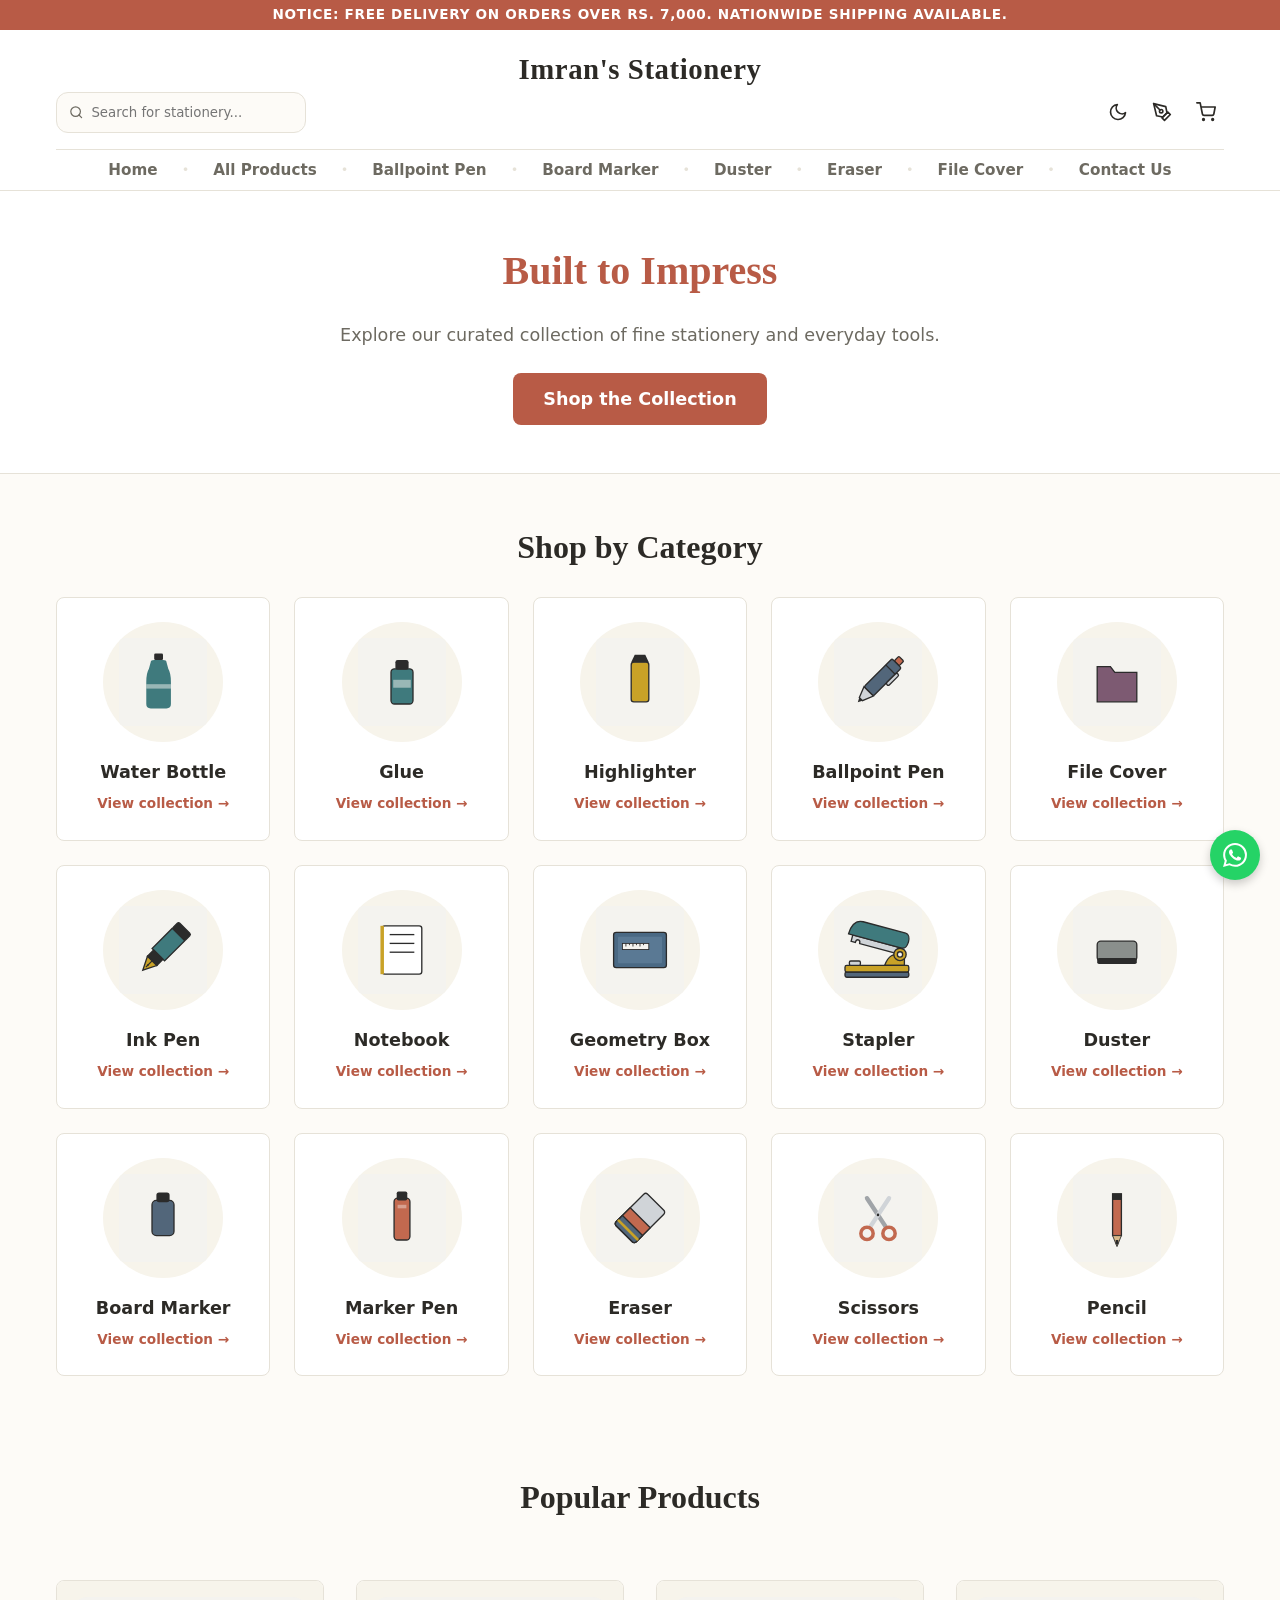
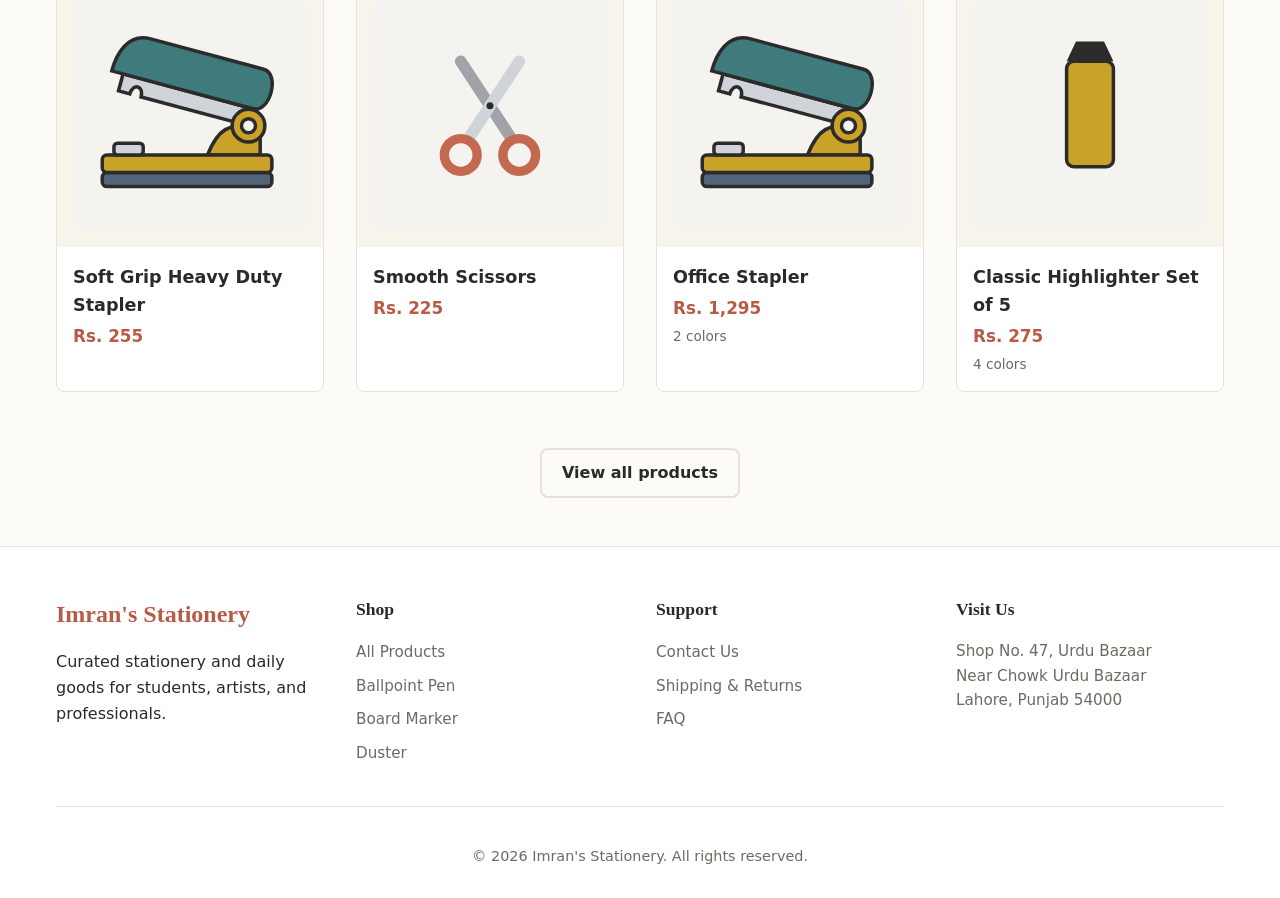
==== index.html @ bb442c22 "Initial commit: Imran's Stationery E-Commerce Website (Vanilla JS)" ====
<!DOCTYPE html>
<html lang="en">
<head>
  <meta charset="UTF-8" />
  <meta name="color-scheme" content="light">
  <meta name="viewport" content="width=device-width, initial-scale=1.0" />
  <meta name="description" content="Imran's Stationery – Quality school and office supplies in Urdu Bazaar, Lahore." />
  <title>Imran's Stationery – Urdu Bazaar, Lahore</title>
  <link rel="stylesheet" href="css/style.css?v=6" />
  <link rel="icon" href="images/placeholder.svg" />
  <script src="js/config.js?v=6"></script>
  <meta property="og:title" content="Imran's Stationery" />
  <meta property="og:description" content="Premium stationery and daily goods." />
  <meta property="og:image" content="images/placeholder.svg" />
  <!-- UPDATE og:url to the real domain before going live -->
  <meta property="og:url" content="https://imransstationery.example.com/" />
</head>
<body class="home-page">

  <!-- Injected Header -->
  <div id="layout-header"></div>

  <main>
    <!-- Hero Section -->
    <section class="hero-section">
      <div class="hero-image-slot">
        <!-- Recommended size: 1920x800 WebP -->
        <img src="images/hero.jpg" alt="Stationery items scattered on a desk" loading="eager" onerror="this.style.display='none'">
      </div>
      <div class="hero-content">
        <h1>Built to Impress</h1>
        <p>Explore our curated collection of fine stationery and everyday tools.</p>
        <a href="products.html" class="btn btn-hero">Shop the Collection</a>
      </div>
    </section>

    <!-- Dynamic Category Tiles -->
    <section class="categories-section">
      <div class="container">
        <h2 class="section-title">Shop by Category</h2>
        <div id="category-tiles" class="category-tiles-grid">
          <!-- Populated by JS -->
        </div>
      </div>
    </section>

    <!-- Dynamic Featured Products -->
    <section class="featured-section">
      <div class="container">
        <h2 class="section-title">Popular Products</h2>
        <div id="featured-products-grid" class="products-grid">
          <!-- Populated by JS -->
        </div>
        <div class="view-all-container">
          <a href="products.html" class="btn btn-outline">View all products</a>
        </div>
      </div>
    </section>
  </main>

  <!-- Injected Footer & Cart -->
  <div id="layout-footer"></div>
  <div id="layout-cart"></div>

  <script src="js/layout.js?v=6"></script>
  <!-- Home specific script to load categories and featured products -->
  <script>
    document.addEventListener("DOMContentLoaded", async function() {
      try {
        const products = await window.getProductsData();
        
        // Build Category Tiles
        const cats = Array.from(new Set(products.map(p => p.category))).filter(Boolean);
        const catGrid = document.getElementById("category-tiles");
        cats.forEach(cat => {
          // Find first product in this category to use as the category image
          const p = products.find(prod => prod.category === cat);
          const imgUrl = (p && p.variants && p.variants[0] && p.variants[0].image) || (p && p.image) || "images/placeholder.svg";
          
          const a = document.createElement("a");
          a.href = "products.html?cat=" + encodeURIComponent(cat);
          a.className = "category-tile";
          a.innerHTML = `
            <div class="tile-img-wrap">
              <img src="${imgUrl}" alt="${cat}" loading="lazy" onerror="this.src='images/placeholder.svg'" />
            </div>
            <h3>${cat}</h3>
            <span class="view-link">View collection &rarr;</span>
          `;
          catGrid.appendChild(a);
        });

        // Build Featured Products
        const featuredGrid = document.getElementById("featured-products-grid");
        const featured = products.filter(p => p.featured === true && p.status !== "discontinued").slice(0, 4); // show up to 4
        
        featured.forEach(p => {
          const hasColors = Array.isArray(p.variants) && p.variants.length > 0;
          const v = hasColors ? p.variants[0] : null;
          const imgUrl = (v && v.image) || p.image || "images/placeholder.svg";
          const priceText = p.price ? "Rs. " + p.price.toLocaleString() : "Ask for price";
          
          const card = document.createElement("article");
          card.className = "product-card";
          card.innerHTML = `
            <div class="product-img-wrap" onclick="window.location.href='products.html?q=${encodeURIComponent(p.name)}'">
              <img src="${imgUrl}" alt="${p.name}" loading="lazy" onerror="this.src='images/placeholder.svg'" />
              <button class="card-action" onclick="event.stopPropagation(); window.location.href='products.html?q=${encodeURIComponent(p.name)}'">View details</button>
            </div>
            <div class="product-info">
              <h3 class="product-name">${p.name}</h3>
              <p class="product-price">${priceText}</p>
              ${hasColors ? `<p class="card-meta">${p.variants.length} colors</p>` : ''}
            </div>
          `;
          featuredGrid.appendChild(card);
        });

      } catch (err) {
        console.error("Error loading products for home page:", err);
      }
    });
  </script>
  <script src="js/cart.js?v=6"></script>
</body>
</html>
---- css/style.css ----
﻿/* style.css ?" Imran's Stationery | Vintage Classic Redesign */

/* --- Variables --- */
:root {
  color-scheme: light;
  --color-primary:   #B85B46; /* Terracotta */
  --color-primary-hover: #9E4E3C;
  --color-bg:        #FDFBF7; /* Warm cream */
  --color-surface:   #FFFFFF; /* White for cards */
  --color-text:      #2C2A26; /* Warm dark grey */
  --color-muted:     #6D6A61; /* Medium warm grey */
  --color-border:    #E6E2D8; /* Soft warm border */
  --color-accent:    #6B705C; /* Olive */
  --color-whatsapp:  #25D366;
  --img-bg:          #F7F4EB;

  --font-heading: 'Merriweather', 'Georgia', 'Times New Roman', serif;
  --font-body:    'Nunito', 'Segoe UI', system-ui, sans-serif;

  --radius:      8px;
  --radius-lg:   12px;
  --transition:  0.25s ease-in-out;

  --sp-xs:  0.25rem;
  --sp-sm:  0.5rem;
  --sp-md:  1rem;
  --sp-lg:  1.5rem;
  --sp-xl:  2rem;
  --sp-2xl: 3rem;
}

[data-theme="dark"] {
  --color-primary:       #D4806E;
  --color-primary-hover: #E09585;
  --color-bg:            #1C1A17;
  --color-surface:       #2A2723;
  --color-text:          #F0EDE6;
  --color-muted:         #A8A49B;
  --color-border:        #3E3B35;
  --color-accent:        #94997E;
  --img-bg:              #33302B;
}

/* --- Base --- */
*, *::before, *::after { box-sizing: border-box; }
body {
  margin: 0;
  font-family: var(--font-body);
  background-color: var(--color-bg);
  color: var(--color-text);
  line-height: 1.6;
}
h1, h2, h3, h4, h5, h6 {
  font-family: var(--font-heading);
  font-weight: 700;
  margin-top: 0;
  color: var(--color-text);
}
a { color: inherit; text-decoration: none; transition: color var(--transition); }
img, svg { display: block; max-width: 100%; height: auto; }
button { font-family: inherit; cursor: pointer; border: none; background: none; color: inherit; }
.container { max-width: 1200px; margin: 0 auto; padding: 0 var(--sp-md); }
.visually-hidden { position: absolute; width: 1px; height: 1px; padding: 0; margin: -1px; overflow: hidden; clip: rect(0,0,0,0); border: 0; }

/* --- Buttons --- */
.btn {
  display: inline-flex; justify-content: center; align-items: center;
  padding: 10px 20px;
  border-radius: var(--radius);
  font-weight: 600;
  text-align: center;
  transition: all var(--transition);
  font-size: 1rem;
  text-decoration: none;
}
.btn-primary {
  background-color: var(--color-primary);
  color: #fff;
  border: 1px solid var(--color-primary);
}
.btn-primary:hover { background-color: var(--color-primary-hover); }
.btn-outline {
  border: 2px solid var(--color-border);
  color: var(--color-text);
  background-color: transparent;
}
.btn-outline:hover {
  border-color: var(--color-primary);
  color: var(--color-primary);
}
.btn-block { width: 100%; }

.card-action {
  position: absolute;
  bottom: var(--sp-md);
  left: 50%;
  transform: translateX(-50%);
  background: var(--color-surface);
  color: var(--color-text);
  border: 1px solid var(--color-border);
  padding: 8px 16px;
  border-radius: var(--radius);
  font-size: 0.85rem;
  font-weight: 600;
  opacity: 0;
  transition: all var(--transition);
  white-space: nowrap;
  box-shadow: 0 4px 6px rgba(0,0,0,0.1);
}

.product-img-wrap:hover .card-action {
  opacity: 1;
}

.card-action:hover {
  background: var(--color-primary);
  color: #fff;
  border-color: var(--color-primary);
}

/* --- Header Layout --- */
.announcement-bar {
  background-color: var(--color-primary);
  color: #fff;
  text-align: center;
  padding: var(--sp-xs) var(--sp-md);
  font-size: 0.85rem;
  font-weight: 600;
  letter-spacing: 0.05em;
  text-transform: uppercase;
}

.site-header {
  background-color: var(--color-surface);
  border-bottom: 1px solid var(--color-border);
  position: sticky;
  top: 0; z-index: 100;
}

.header-main {
  display: grid;
  grid-template-columns: 1fr auto 1fr;
  align-items: center;
  padding: var(--sp-md) 0;
}

.desktop-only { display: none; }
@media (min-width: 768px) {
  .desktop-only { display: block; }
}
.mobile-only { display: block; }
@media (min-width: 768px) {
  .mobile-only { display: none; }
}

.nav-logo {
  font-family: var(--font-heading);
  font-size: 1.8rem;
  font-weight: 700;
  letter-spacing: 0.02em;
  color: var(--color-text);
  grid-column: 2;
  text-align: center;
}

.header-search { grid-column: 1; }
.search-form {
  display: flex; align-items: center;
  background-color: var(--color-bg);
  border: 1px solid var(--color-border);
  border-radius: var(--radius-lg);
  padding: 4px 12px;
  max-width: 250px;
}
.search-form svg { color: var(--color-muted); margin-right: 8px; }
.search-form input {
  border: none; background: transparent;
  padding: 8px 0; outline: none; width: 100%;
  color: var(--color-text);
  font-family: var(--font-body);
}

.header-icons {
  grid-column: 3;
  display: flex; justify-content: flex-end; gap: var(--sp-sm);
}
.icon-btn {
  padding: 8px; border-radius: 50%;
  position: relative; transition: background-color var(--transition);
}
.icon-btn:hover { background-color: var(--color-bg); }
.cart-badge {
  position: absolute; top: 0; right: 0;
  background-color: var(--color-primary); color: #fff;
  font-size: 0.7rem; font-weight: bold;
  height: 18px; min-width: 18px; border-radius: 9px;
  display: flex; align-items: center; justify-content: center;
  padding: 0 4px; opacity: 0; transform: scale(0.8);
  transition: all var(--transition);
}
.cart-badge.has-items { opacity: 1; transform: scale(1); }

/* --- Navigation Links --- */
.header-nav {
  border-top: 1px solid var(--color-border);
  background-color: var(--color-surface);
}
.nav-menu {
  list-style: none; margin: 0; padding: 0;
  display: flex; justify-content: center; flex-wrap: wrap;
  gap: var(--sp-lg);
}
.nav-menu li { display: flex; align-items: center; }
.nav-menu li:not(:last-child)::after {
  content: '\2022';
  margin-left: var(--sp-lg);
  color: var(--color-border);
  font-size: 0.8rem;
}
.nav-link {
  display: block; padding: var(--sp-sm) 0;
  font-size: 0.95rem; font-weight: 600;
  color: var(--color-muted);
  position: relative;
}
.nav-link:hover { color: var(--color-primary); }

@media (max-width: 767px) {
  .header-main { grid-template-columns: 1fr auto; }
  .nav-logo { grid-column: 1; text-align: left; }
  .header-icons { grid-column: 2; }
  .header-nav {
    display: none; width: 100%; position: absolute; left: 0;
    top: 100%; background: var(--color-surface);
    border-bottom: 1px solid var(--color-border);
    box-shadow: 0 4px 12px rgba(0,0,0,0.05);
  }
  .header-nav.open { display: block; }
  .nav-menu { flex-direction: column; gap: 0; }
  .nav-menu li { width: 100%; border-bottom: 1px solid var(--color-border); }
  .nav-menu li:not(:last-child)::after { display: none; }
  .nav-link { padding: var(--sp-md); }
}

/* --- Hero Section --- */
.hero-section {
  background-color: var(--color-surface);
  text-align: center;
  padding: var(--sp-2xl) var(--sp-md);
  border-bottom: 1px solid var(--color-border);
}
.hero-image-slot { display: none; }
.hero-content h1 { font-size: 2.5rem; margin-bottom: var(--sp-md); color: var(--color-primary); }
.hero-content p { font-size: 1.1rem; color: var(--color-muted); margin-bottom: var(--sp-lg); max-width: 600px; margin-inline: auto; }
.btn-hero { background-color: var(--color-primary); color: #fff; padding: 12px 30px; font-size: 1.1rem; }

/* --- Product Cards --- */
.products-grid {
  display: grid;
  grid-template-columns: repeat(auto-fill, minmax(240px, 1fr));
  gap: var(--sp-xl); padding: var(--sp-xl) 0;
}
.product-card {
  background: var(--color-surface);
  border: 1px solid var(--color-border);
  border-radius: var(--radius);
  overflow: hidden;
  cursor: pointer;
  transition: transform var(--transition), box-shadow var(--transition);
  display: flex; flex-direction: column;
}
.product-card:hover {
  transform: translateY(-4px);
  box-shadow: 0 8px 24px rgba(0,0,0,0.05);
}
.product-img-wrap { position: relative; aspect-ratio: 1; background: var(--img-bg); padding: var(--sp-md); display: flex; align-items: center; justify-content: center; }
.product-img-wrap img {
  width: 100%; height: 100%; object-fit: contain;
}
.product-info { padding: var(--sp-md); display: flex; flex-direction: column; flex-grow: 1; }
.product-name { font-size: 1.1rem; margin-bottom: var(--sp-xs); font-family: var(--font-body); }
.product-price { font-size: 1.05rem; font-weight: 700; color: var(--color-primary); margin: 0; }
.card-meta { font-size: 0.85rem; color: var(--color-muted); margin: 4px 0 0 0; }
.card-btn { margin-top: auto; padding: 8px; font-size: 0.9rem; margin-top: var(--sp-md); }

/* --- Categories Section --- */
.section-title { text-align: center; font-size: 2rem; margin: var(--sp-2xl) 0 var(--sp-lg); }
.category-tiles-grid {
  display: grid; grid-template-columns: repeat(auto-fit, minmax(180px, 1fr));
  gap: var(--sp-lg); padding-bottom: var(--sp-2xl);
}
.category-tile {
  text-align: center; border: 1px solid var(--color-border);
  border-radius: var(--radius); padding: var(--sp-lg);
  background: var(--color-surface); transition: all var(--transition);
}
.category-tile:hover { border-color: var(--color-primary); box-shadow: 0 4px 12px rgba(0,0,0,0.05); }
.tile-img-wrap {
  aspect-ratio: 1; background: var(--img-bg); border-radius: 50%;
  margin: 0 auto var(--sp-md); padding: var(--sp-md); max-width: 120px;
}
.tile-img-wrap img { width: 100%; height: 100%; object-fit: contain; }
.category-tile h3 { margin: 0 0 var(--sp-xs) 0; font-family: var(--font-body); font-size: 1.1rem; }
.view-link { font-size: 0.85rem; color: var(--color-primary); font-weight: 600; }

.view-all-container { text-align: center; margin: var(--sp-lg) 0 var(--sp-2xl); }

/* --- Contact & Misc --- */
.page-banner { background: var(--color-surface); padding: var(--sp-xl) 0; border-bottom: 1px solid var(--color-border); text-align: center; margin-bottom: var(--sp-xl); }
.page-banner h1 { margin: 0; font-size: 2.2rem; color: var(--color-primary); }
.contact-grid { display: grid; grid-template-columns: 1fr 1fr; gap: var(--sp-2xl); margin-bottom: var(--sp-2xl); }
.contact-info h3 { color: var(--color-primary); font-size: 1.2rem; margin-bottom: var(--sp-xs); }
.contact-item { margin-bottom: var(--sp-lg); }
.contact-form-card { background: var(--color-surface); padding: var(--sp-xl); border: 1px solid var(--color-border); border-radius: var(--radius); }
.form-group { margin-bottom: var(--sp-md); }
.form-group label { display: block; font-weight: 600; margin-bottom: var(--sp-xs); font-size: 0.9rem; }
.form-group input, .form-group select, .form-group textarea {
  width: 100%; padding: 10px; border: 1px solid var(--color-border); border-radius: var(--radius);
  font-family: inherit; background: var(--color-bg); color: var(--color-text);
}
@media (max-width: 767px) { .contact-grid { grid-template-columns: 1fr; } }

/* --- Cart Panel --- */
.cart-overlay { position: fixed; inset: 0; background: rgba(0,0,0,0.5); z-index: 999; opacity: 0; pointer-events: none; transition: opacity var(--transition); }
.cart-overlay.open { opacity: 1; pointer-events: auto; }
.cart-panel {
  position: fixed; top: 0; right: 0; bottom: 0; width: 100%; max-width: 400px;
  background: var(--color-surface); z-index: 1000;
  transform: translateX(100%); transition: transform 0.3s cubic-bezier(0.4, 0, 0.2, 1);
  display: flex; flex-direction: column; border-left: 1px solid var(--color-border);
}
.cart-panel.open { transform: translateX(0); }
.cart-panel-header { display: flex; align-items: center; justify-content: space-between; padding: var(--sp-md); border-bottom: 1px solid var(--color-border); }
.cart-panel-header h2 { margin: 0; font-size: 1.2rem; }
.cart-close-btn { padding: 4px; border-radius: 50%; }
.cart-close-btn:hover { background: var(--color-bg); }
.cart-items-list { flex-grow: 1; overflow-y: auto; padding: var(--sp-md); }
.cart-item { display: flex; gap: var(--sp-md); padding-bottom: var(--sp-md); border-bottom: 1px solid var(--color-border); margin-bottom: var(--sp-md); position: relative; }
.cart-item-img { width: 70px; height: 70px; object-fit: contain; background: var(--img-bg); border-radius: 4px; }
.cart-item-details { flex-grow: 1; }
.cart-item-name { display: block; font-weight: 600; font-size: 0.95rem; margin-bottom: 2px; }
.cart-item-color { display: block; font-size: 0.8rem; color: var(--color-muted); margin-bottom: 4px; }
.cart-item-price { display: block; font-weight: 700; color: var(--color-primary); font-size: 0.9rem; margin-bottom: 8px; }
.qty-controls { display: flex; align-items: center; border: 1px solid var(--color-border); border-radius: 4px; width: fit-content; }
.qty-btn { padding: 2px 8px; background: var(--color-bg); }
.qty-input { width: 40px; text-align: center; border: none; border-left: 1px solid var(--color-border); border-right: 1px solid var(--color-border); background: transparent; font-family: inherit; color: inherit; padding: 2px 0; }
.cart-item-remove { position: absolute; top: 0; right: 0; color: var(--color-muted); font-size: 1.2rem; padding: 4px; }
.cart-item-remove:hover { color: #dc2626; }
.cart-empty { text-align: center; color: var(--color-muted); margin-top: var(--sp-xl); }
.cart-footer { display: flex; flex-direction: column; padding: var(--sp-md); border-top: 1px solid var(--color-border); background: var(--color-bg); }
.cart-total-row { display: flex; justify-content: space-between; margin-bottom: 8px; font-size: 0.95rem; }
.cart-grand-total { font-size: 1.1rem; font-weight: 700; color: var(--color-primary); margin-top: 12px; padding-top: 12px; border-top: 1px dashed var(--color-border); margin-bottom: 16px; }
.cart-courier-note { font-size: 0.8rem; color: var(--color-muted); text-align: center; margin-bottom: 12px; }

/* --- Footer --- */
.site-footer { background-color: var(--color-surface); border-top: 1px solid var(--color-border); padding: var(--sp-2xl) 0 var(--sp-md); margin-top: auto; }
.footer-grid { display: grid; grid-template-columns: repeat(auto-fit, minmax(200px, 1fr)); gap: var(--sp-xl); margin-bottom: var(--sp-xl); }
.footer-brand { font-family: var(--font-heading); font-size: 1.5rem; margin-bottom: var(--sp-sm); color: var(--color-primary); }
.footer-col h4 { margin-bottom: var(--sp-md); font-size: 1.1rem; }
.footer-col ul { list-style: none; padding: 0; margin: 0; }
.footer-col ul li { margin-bottom: 8px; }
.footer-col ul li a { color: var(--color-muted); font-size: 0.95rem; }
.footer-col ul li a:hover { color: var(--color-primary); }
.footer-col address { font-style: normal; color: var(--color-muted); font-size: 0.95rem; line-height: 1.6; }
.footer-bottom { text-align: center; padding-top: var(--sp-lg); border-top: 1px solid var(--color-border); color: var(--color-muted); font-size: 0.9rem; }
.whatsapp-float { position: fixed; bottom: 20px; right: 20px; background-color: var(--color-whatsapp); color: white; width: 50px; height: 50px; border-radius: 50%; display: flex; justify-content: center; align-items: center; box-shadow: 0 4px 10px rgba(0,0,0,0.2); z-index: 100; transition: transform var(--transition); }
.whatsapp-float:hover { transform: scale(1.1); }

/* --- Catalog & Quick View --- */
.catalog-tools { display: flex; gap: var(--sp-md); flex-wrap: wrap; margin-bottom: var(--sp-lg); align-items: center; background: var(--color-surface); padding: var(--sp-md); border-radius: var(--radius); border: 1px solid var(--color-border); }
.catalog-tools input, .catalog-tools select { padding: 8px 12px; border: 1px solid var(--color-border); border-radius: var(--radius); background: var(--color-bg); font-family: inherit; color: inherit; }
.catalog-tools input { flex-grow: 1; min-width: 200px; }
.catalog-count { color: var(--color-muted); font-size: 0.9rem; margin-bottom: var(--sp-md); }
.catalog-more { display: block; margin: var(--sp-xl) auto; padding: 10px 30px; font-weight: 600; border: 2px solid var(--color-primary); background: transparent; color: var(--color-primary); border-radius: var(--radius); transition: all var(--transition); }
.catalog-more:hover { background: var(--color-primary); color: #fff; }

.qv { border: none; padding: 0; border-radius: var(--radius-lg); background: var(--color-surface); color: var(--color-text); max-width: 800px; width: 95%; max-height: 90vh; overflow-y: auto; box-shadow: 0 10px 30px rgba(0,0,0,0.2); }
.qv::backdrop { background: rgba(0,0,0,0.6); }
.qv-close { position: absolute; top: 15px; right: 15px; background: rgba(255,255,255,0.8); border: none; font-size: 1.5rem; width: 32px; height: 32px; border-radius: 50%; cursor: pointer; display: flex; align-items: center; justify-content: center; z-index: 10; color: #333; }
.qv-img { width: 100%; height: 350px; object-fit: contain; background: var(--img-bg); }
.qv-body { padding: var(--sp-xl); }
.qv-name { font-size: 1.8rem; margin-bottom: 8px; color: var(--color-primary); }
.qv-price { font-size: 1.3rem; font-weight: 700; color: var(--color-text); margin-bottom: 16px; }
.qv-desc { color: var(--color-muted); margin-bottom: var(--sp-xl); }
.qv-swatches { display: flex; gap: 10px; margin-bottom: var(--sp-lg); align-items: center; flex-wrap: wrap; }
.swatch { width: 32px; height: 32px; border-radius: 50%; border: 2px solid transparent; cursor: pointer; transition: transform var(--transition); box-shadow: 0 2px 4px rgba(0,0,0,0.1); }
.swatch:hover { transform: scale(1.1); }
.swatch.selected { border-color: var(--color-primary); transform: scale(1.1); }
.selected-color-name { font-size: 0.9rem; font-weight: 600; margin-left: 10px; color: var(--color-muted); }
.qv-row { display: flex; gap: var(--sp-md); align-items: center; }
.card-qty-wrap { display: flex; align-items: center; border: 1px solid var(--color-border); border-radius: var(--radius); overflow: hidden; background: var(--color-bg); }
.card-qty-wrap button { padding: 10px 15px; background: transparent; font-weight: bold; }
.card-qty-input { width: 50px; text-align: center; border: none; border-left: 1px solid var(--color-border); border-right: 1px solid var(--color-border); padding: 10px 0; background: transparent; font-family: inherit; color: inherit; }
.qv-add { background: var(--color-primary); color: #fff; padding: 12px 24px; border-radius: var(--radius); font-weight: 600; flex-grow: 1; transition: background var(--transition); border: none; }
.qv-add:hover { background: var(--color-primary-hover); }

/* --- Reviews --- */
.qv-reviews { margin-top: var(--sp-xl); text-align: left; border-top: 1px solid var(--color-border); padding-top: var(--sp-lg); }
.qv-reviews h3 { font-size: 1.3rem; margin-bottom: var(--sp-md); }
.review-item { padding: var(--sp-md); border: 1px solid var(--color-border); background: var(--color-bg); border-radius: var(--radius); margin-bottom: var(--sp-md); }
.review-item strong { color: var(--color-primary); }
.review-item small { color: var(--color-muted); margin-left: 8px; }
.review-item p { margin: 8px 0 0 0; }
.qv-review-form { display: flex; flex-direction: column; gap: 12px; background: var(--img-bg); padding: var(--sp-lg); border-radius: var(--radius); margin-top: var(--sp-lg); }
.qv-review-form h4 { margin: 0 0 4px 0; font-size: 1.1rem; }
.qv-review-form input, .qv-review-form select, .qv-review-form textarea { padding: 10px; border: 1px solid var(--color-border); border-radius: var(--radius); font-family: inherit; background: var(--color-surface); color: inherit; }
.qv-review-form textarea { resize: vertical; min-height: 80px; }

@media (min-width: 768px) {
  .qv { display: grid; grid-template-columns: 1fr 1fr; align-items: start; }
  .qv-img { height: 100%; position: sticky; top: 0; border-right: 1px solid var(--color-border); }
}



/* ============================================================
   MODERN THEME — Crisp, Minimalist, Bungu-Inspired
   ============================================================ */

[data-design="modern"] {
  --color-primary:       #111111;
  --color-primary-hover: #333333;
  --color-bg:            #ffffff;
  --color-surface:       #ffffff;
  --color-text:          #111111;
  --color-muted:         #666666;
  --color-border:        #eaeaea;
  --color-accent:        #111111;
  --img-bg:              #f4f3ef;

  --font-heading: 'Inter', -apple-system, BlinkMacSystemFont, 'Segoe UI', system-ui, sans-serif;
  --font-body:    'Inter', -apple-system, BlinkMacSystemFont, 'Segoe UI', system-ui, sans-serif;

  --radius:    0px;
  --radius-lg: 0px;
}

[data-design="modern"][data-theme="dark"] {
  --color-primary:       #ffffff;
  --color-primary-hover: #cccccc;
  --color-bg:            #111111;
  --color-surface:       #1a1a1a;
  --color-text:          #f0f0f0;
  --color-muted:         #999999;
  --color-border:        #2a2a2a;
  --color-accent:        #ffffff;
  --img-bg:              #222222;
}

/* --- Modern: Announcement Bar --- */
[data-design="modern"] .announcement-bar {
  background-color: #111;
  color: #fff;
  font-size: 0.8rem;
  letter-spacing: 0.12em;
  text-transform: uppercase;
  font-weight: 400;
}

/* --- Modern: Header --- */
[data-design="modern"] .site-header {
  border-bottom: 1px solid var(--color-border);
}
[data-design="modern"] .nav-logo {
  font-family: var(--font-heading);
  font-weight: 400;
  font-size: 1.4rem;
  letter-spacing: 0.08em;
  text-transform: lowercase;
}
[data-design="modern"] .search-form {
  border-radius: 0;
  border: 1px solid var(--color-border);
}
[data-design="modern"] .header-nav {
  border-top: none;
}
[data-design="modern"] .nav-menu {
  gap: var(--sp-xl);
}
[data-design="modern"] .nav-menu li:not(:last-child)::after {
  display: none;
}
[data-design="modern"] .nav-link {
  font-weight: 400;
  font-size: 0.85rem;
  letter-spacing: 0.06em;
  text-transform: uppercase;
  color: var(--color-muted);
}
[data-design="modern"] .nav-link:hover {
  color: var(--color-text);
}

/* --- Modern: Hero Section --- */
[data-design="modern"] .hero-section {
  background: var(--img-bg);
  padding: var(--sp-2xl) var(--sp-md) 4rem;
  border-bottom: none;
}
[data-design="modern"] .hero-content h1 {
  font-weight: 300;
  font-size: 3rem;
  letter-spacing: -0.02em;
  color: var(--color-text);
  text-transform: none;
}
[data-design="modern"] .hero-content p {
  font-size: 1rem;
  font-weight: 400;
  color: var(--color-muted);
}
[data-design="modern"] .btn-hero {
  background: var(--color-text);
  color: var(--color-bg);
  border: 1px solid var(--color-text);
  font-size: 0.85rem;
  letter-spacing: 0.08em;
  text-transform: uppercase;
  font-weight: 400;
  padding: 14px 32px;
}
[data-design="modern"] .btn-hero:hover {
  background: transparent;
  color: var(--color-text);
}

/* --- Modern: Section Titles --- */
[data-design="modern"] .section-title {
  font-weight: 300;
  font-size: 1.8rem;
  letter-spacing: -0.01em;
  text-transform: none;
}

/* --- Modern: Category Tiles (Circular) --- */
[data-design="modern"] .category-tiles-grid {
  grid-template-columns: repeat(auto-fit, minmax(140px, 1fr));
  gap: var(--sp-xl);
}
[data-design="modern"] .category-tile {
  border: none;
  background: transparent;
  padding: var(--sp-md);
}
[data-design="modern"] .category-tile:hover {
  border-color: transparent;
  box-shadow: none;
}
[data-design="modern"] .tile-img-wrap {
  background: var(--img-bg);
  border-radius: 50%;
  max-width: 140px;
  padding: var(--sp-lg);
  transition: transform var(--transition), box-shadow var(--transition);
}
[data-design="modern"] .category-tile:hover .tile-img-wrap {
  transform: scale(1.05);
  box-shadow: 0 8px 24px rgba(0,0,0,0.08);
}
[data-design="modern"] .category-tile h3 {
  font-weight: 400;
  font-size: 0.95rem;
  letter-spacing: 0.02em;
  margin-top: var(--sp-sm);
}
[data-design="modern"] .view-link {
  font-size: 0.8rem;
  font-weight: 400;
  color: var(--color-muted);
  letter-spacing: 0.04em;
}

/* --- Modern: Product Cards (Borderless, Minimal) --- */
[data-design="modern"] .product-card {
  border: none;
  border-radius: 0;
  background: transparent;
}
[data-design="modern"] .product-card:hover {
  transform: none;
  box-shadow: none;
}
[data-design="modern"] .product-img-wrap {
  border-radius: 0;
  background: var(--img-bg);
  transition: opacity var(--transition);
  position: relative;
}
[data-design="modern"] .product-card:hover .product-img-wrap {
  opacity: 0.85;
}
[data-design="modern"] .product-info {
  padding: var(--sp-sm) 0;
}
[data-design="modern"] .product-name {
  font-size: 0.95rem;
  font-weight: 400;
  letter-spacing: 0.01em;
}
[data-design="modern"] .product-price {
  font-weight: 400;
  color: var(--color-muted);
  font-size: 0.9rem;
}
[data-design="modern"] .card-meta {
  font-size: 0.8rem;
  text-transform: uppercase;
  letter-spacing: 0.06em;
}
[data-design="modern"] .card-btn {
  border: 1px solid var(--color-text);
  border-radius: 0;
  font-size: 0.8rem;
  letter-spacing: 0.06em;
  text-transform: uppercase;
  font-weight: 400;
  padding: 8px 16px;
}
[data-design="modern"] .card-btn:hover {
  background: var(--color-text);
  color: var(--color-bg);
  border-color: var(--color-text);
}

/* --- Modern: Buttons --- */
[data-design="modern"] .btn {
  border-radius: 0;
  font-weight: 400;
  letter-spacing: 0.04em;
}
[data-design="modern"] .btn-primary {
  background: var(--color-text);
  color: var(--color-bg);
  border-color: var(--color-text);
}
[data-design="modern"] .btn-primary:hover {
  background: transparent;
  color: var(--color-text);
}
[data-design="modern"] .btn-outline {
  border-width: 1px;
  border-color: var(--color-text);
  color: var(--color-text);
}
[data-design="modern"] .btn-outline:hover {
  background: var(--color-text);
  color: var(--color-bg);
}

/* --- Modern: Catalog Tools --- */
[data-design="modern"] .catalog-tools {
  border-radius: 0;
  border: none;
  border-bottom: 1px solid var(--color-border);
  background: transparent;
  padding: var(--sp-md) 0;
}
[data-design="modern"] .catalog-tools input,
[data-design="modern"] .catalog-tools select {
  border-radius: 0;
}
[data-design="modern"] .catalog-more {
  border-radius: 0;
  border-width: 1px;
}

/* --- Modern: Page Banner --- */
[data-design="modern"] .page-banner {
  background: var(--color-bg);
  border-bottom: 1px solid var(--color-border);
}
[data-design="modern"] .page-banner h1 {
  font-weight: 300;
  color: var(--color-text);
  letter-spacing: -0.02em;
}

/* --- Modern: Quick View --- */
[data-design="modern"] .qv {
  border-radius: 0;
}
[data-design="modern"] .qv-name {
  font-weight: 300;
  color: var(--color-text);
  letter-spacing: -0.01em;
}
[data-design="modern"] .qv-add {
  border-radius: 0;
}
[data-design="modern"] .card-qty-wrap {
  border-radius: 0;
}
[data-design="modern"] .qv-review-form {
  border-radius: 0;
}
[data-design="modern"] .review-item {
  border-radius: 0;
}

/* --- Modern: Footer --- */
[data-design="modern"] .footer-brand {
  font-weight: 400;
  font-size: 1.2rem;
  letter-spacing: 0.06em;
  text-transform: lowercase;
  color: var(--color-text);
}
[data-design="modern"] .site-footer {
  border-top: 1px solid var(--color-border);
  background: var(--color-bg);
}

/* --- Modern: Contact --- */
[data-design="modern"] .contact-form-card {
  border-radius: 0;
}
[data-design="modern"] .form-group input,
[data-design="modern"] .form-group select,
[data-design="modern"] .form-group textarea {
  border-radius: 0;
}

/* --- Modern: Cart Panel --- */
[data-design="modern"] .cart-panel {
  border-left: 1px solid var(--color-border);
}
[data-design="modern"] .qty-controls {
  border-radius: 0;
}





[data-design="modern"][data-theme="dark"] .catalog-more:hover {
  background: var(--color-text);
  color: var(--color-bg);
  border-color: var(--color-text);
}
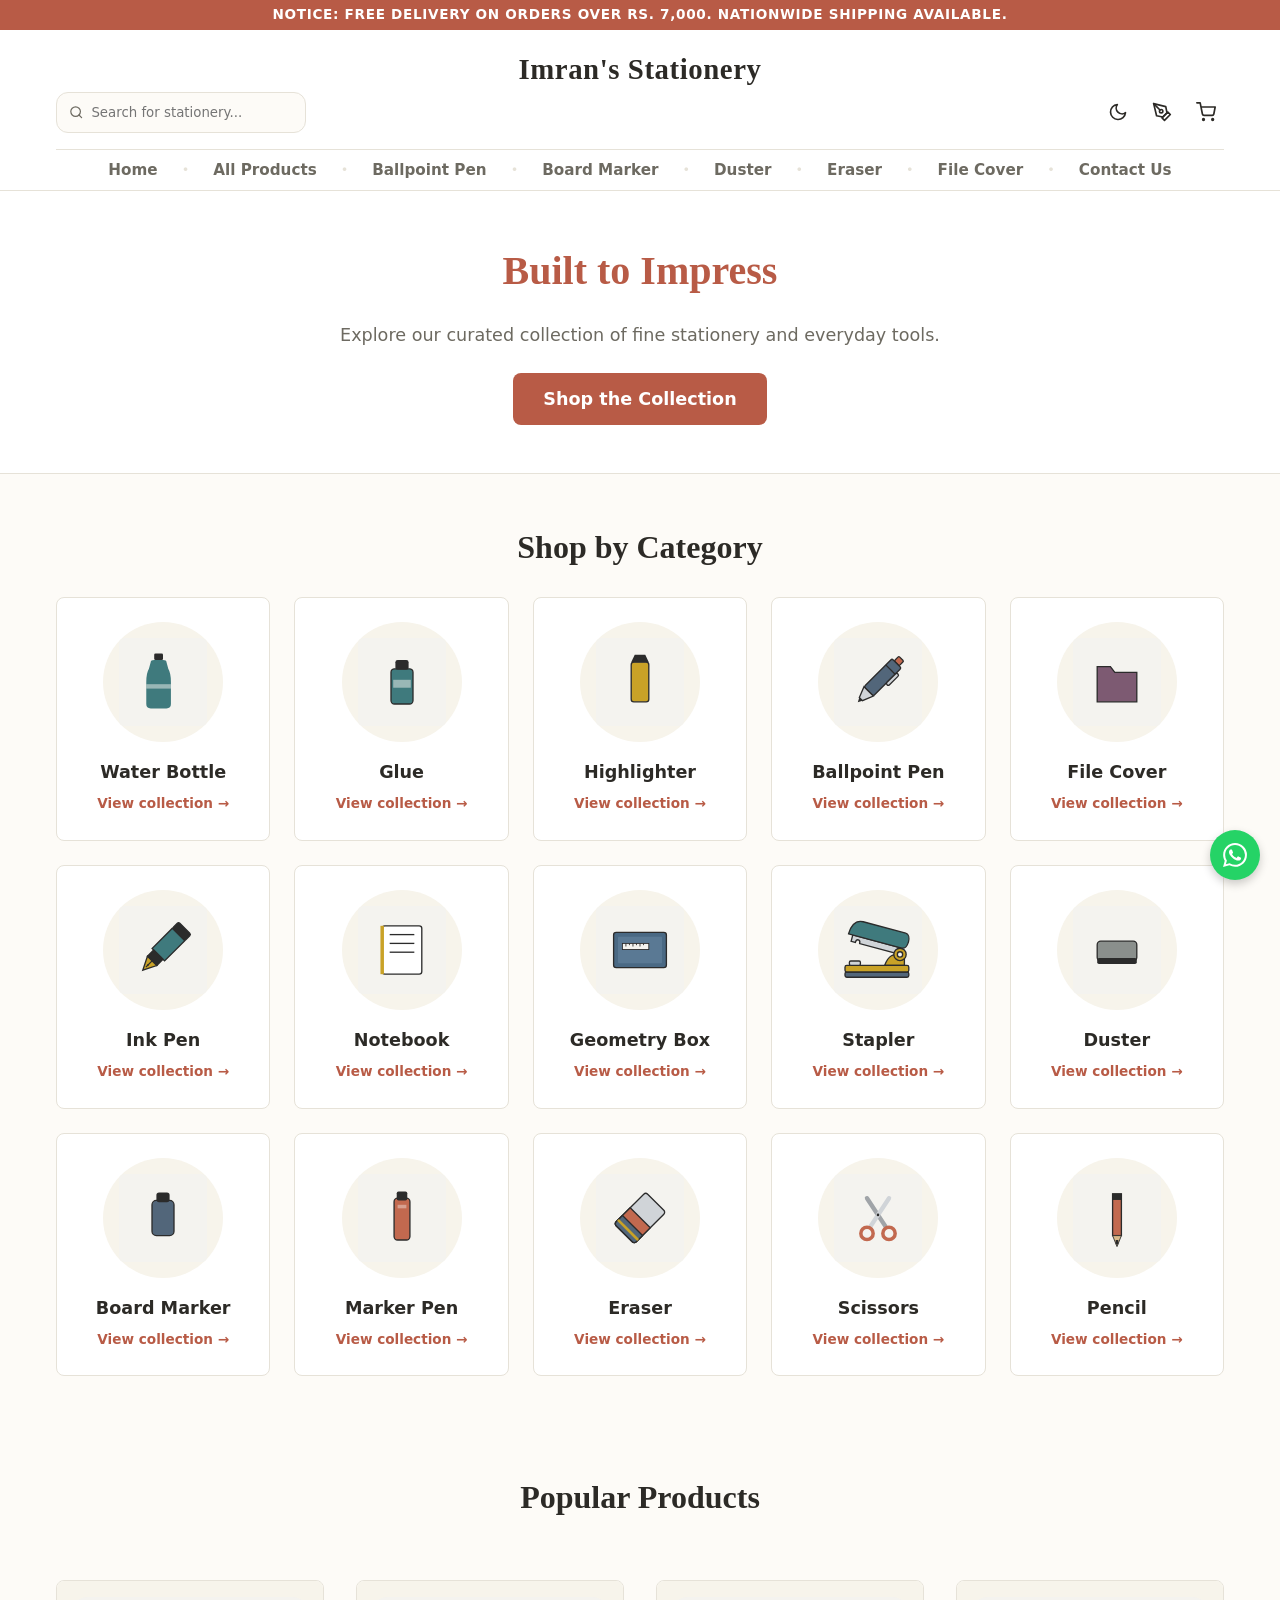
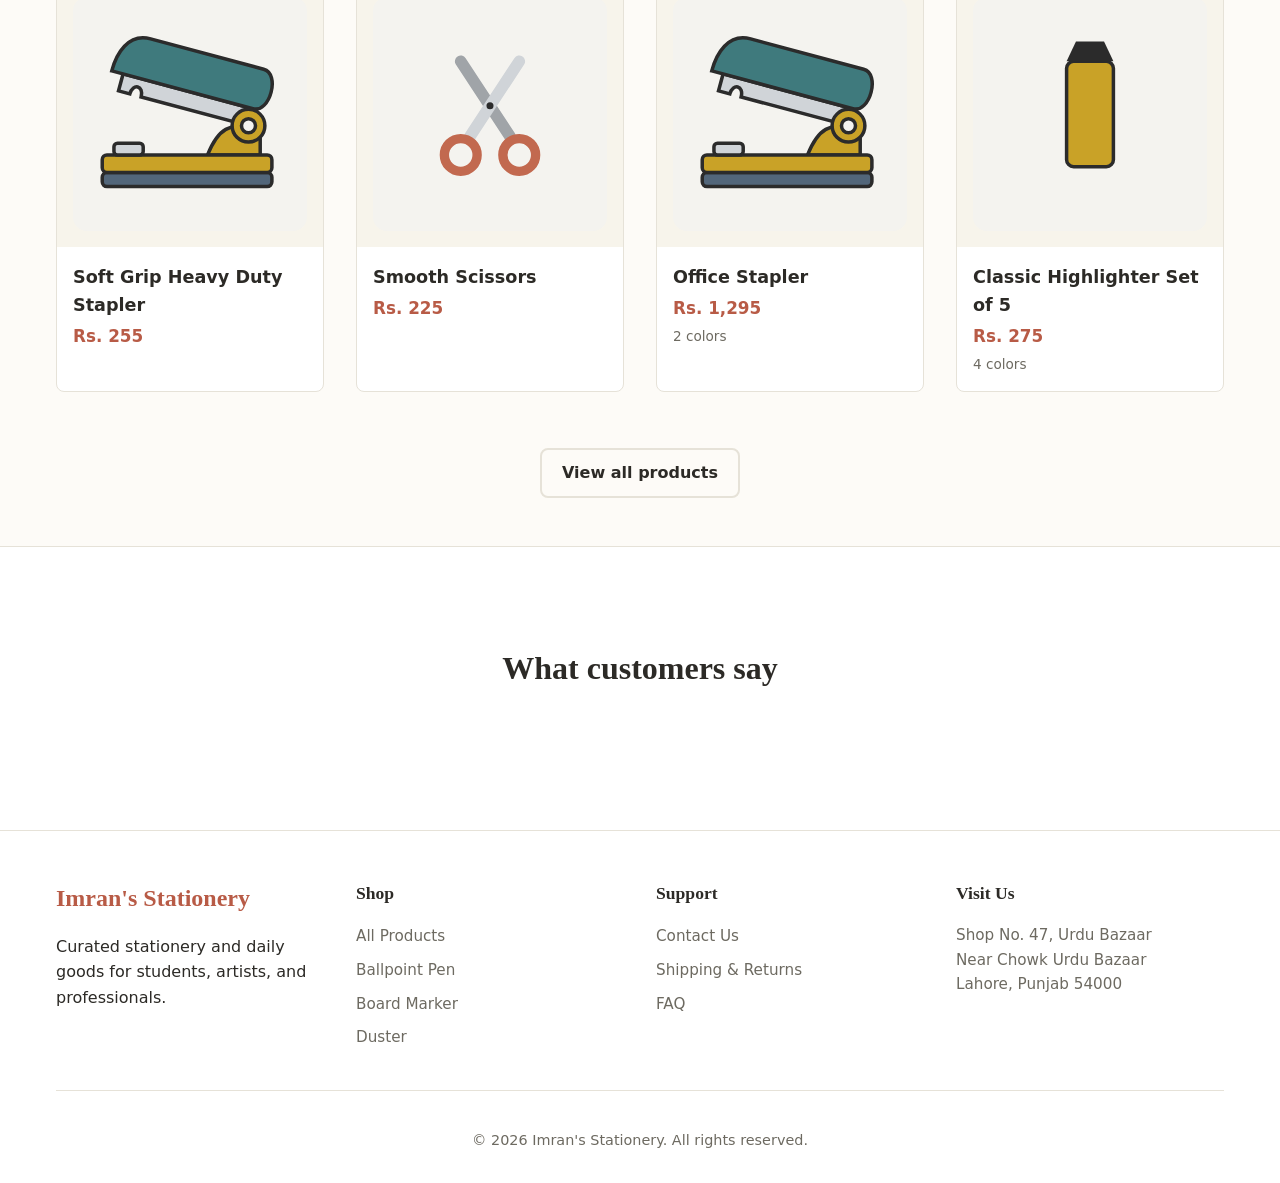
==== commit 47565cf8: "add reviews, og tags, checkout confirmation" ====
--- a/index.html
+++ b/index.html
@@ -4,14 +4,15 @@
   <meta charset="UTF-8" />
   <meta name="color-scheme" content="light">
   <meta name="viewport" content="width=device-width, initial-scale=1.0" />
-  <meta name="description" content="Imran's Stationery – Quality school and office supplies in Urdu Bazaar, Lahore." />
-  <title>Imran's Stationery – Urdu Bazaar, Lahore</title>
+  <meta name="description" content="Imran's Stationery â€“ Quality school and office supplies in Urdu Bazaar, Lahore." />
+  <title>Imran's Stationery â€“ Urdu Bazaar, Lahore</title>
   <link rel="stylesheet" href="css/style.css?v=6" />
   <link rel="icon" href="images/placeholder.svg" />
   <script src="js/config.js?v=6"></script>
-  <meta property="og:title" content="Imran's Stationery" />
-  <meta property="og:description" content="Premium stationery and daily goods." />
-  <meta property="og:image" content="images/placeholder.svg" />
+    <meta property="og:title" content="Imran's Stationery | Quality school and office supplies in Urdu Bazaar, Lahore" />
+  <meta property="og:description" content="Explore our curated collection of fine stationery, notebooks, pens, and everyday tools. Fast delivery via WhatsApp." />
+  <meta property="og:image" content="images/og-image.jpg" />
+  <meta property="og:type" content="website" />
   <!-- UPDATE og:url to the real domain before going live -->
   <meta property="og:url" content="https://imransstationery.example.com/" />
 </head>
@@ -53,6 +54,16 @@
         </div>
         <div class="view-all-container">
           <a href="products.html" class="btn btn-outline">View all products</a>
+        </div>
+      </div>
+    </section>
+
+    <!-- Customer Reviews -->
+    <section class="reviews-section" style="padding: var(--sp-2xl) 0; background: var(--color-surface); border-top: 1px solid var(--color-border);">
+      <div class="container">
+        <h2 class="section-title">What customers say</h2>
+        <div id="homepage-reviews-grid" class="products-grid" style="gap: var(--sp-xl);">
+          <!-- Populated by JS -->
         </div>
       </div>
     </section>
@@ -116,6 +127,34 @@
           featuredGrid.appendChild(card);
         });
 
+        // Build Homepage Reviews
+        fetch('./data/reviews.json?v=6')
+          .then(r => r.ok ? r.json() : [])
+          .then(reviews => {
+            const generalReviews = reviews.filter(r => !r.productId).slice(0, 3);
+            const reviewGrid = document.getElementById("homepage-reviews-grid");
+            if (generalReviews.length === 0) {
+              document.querySelector(".reviews-section").style.display = 'none';
+              return;
+            }
+            generalReviews.forEach(rev => {
+              const stars = '&#9733;'.repeat(rev.rating) + '&#9734;'.repeat(5 - rev.rating);
+              const card = document.createElement("article");
+              card.className = "product-card";
+              card.style.padding = "var(--sp-lg)";
+              card.style.background = "var(--color-bg)";
+              card.innerHTML = `
+                <div style="color: #fbbf24; font-size: 1.2rem; margin-bottom: var(--sp-sm);">&#9733; &#9733; &#9733; &#9733; &#9733;</div>
+                <p style="font-style: italic; margin-bottom: var(--sp-md); line-height: 1.5; color: var(--color-text);">"${rev.text}"</p>
+                <div style="font-size: 0.9rem; font-weight: 600;">${rev.name}</div>
+                <div style="font-size: 0.8rem; color: var(--color-muted); margin-top: 4px;">${new Date(rev.date).toLocaleDateString()}</div>
+              `;
+              // Fix the stars rendering manually based on rating
+              card.querySelector('div').innerHTML = stars;
+              reviewGrid.appendChild(card);
+            });
+          })
+          .catch(err => console.error("Error loading reviews:", err));
       } catch (err) {
         console.error("Error loading products for home page:", err);
       }
@@ -130,3 +169,4 @@
 
 
 
+
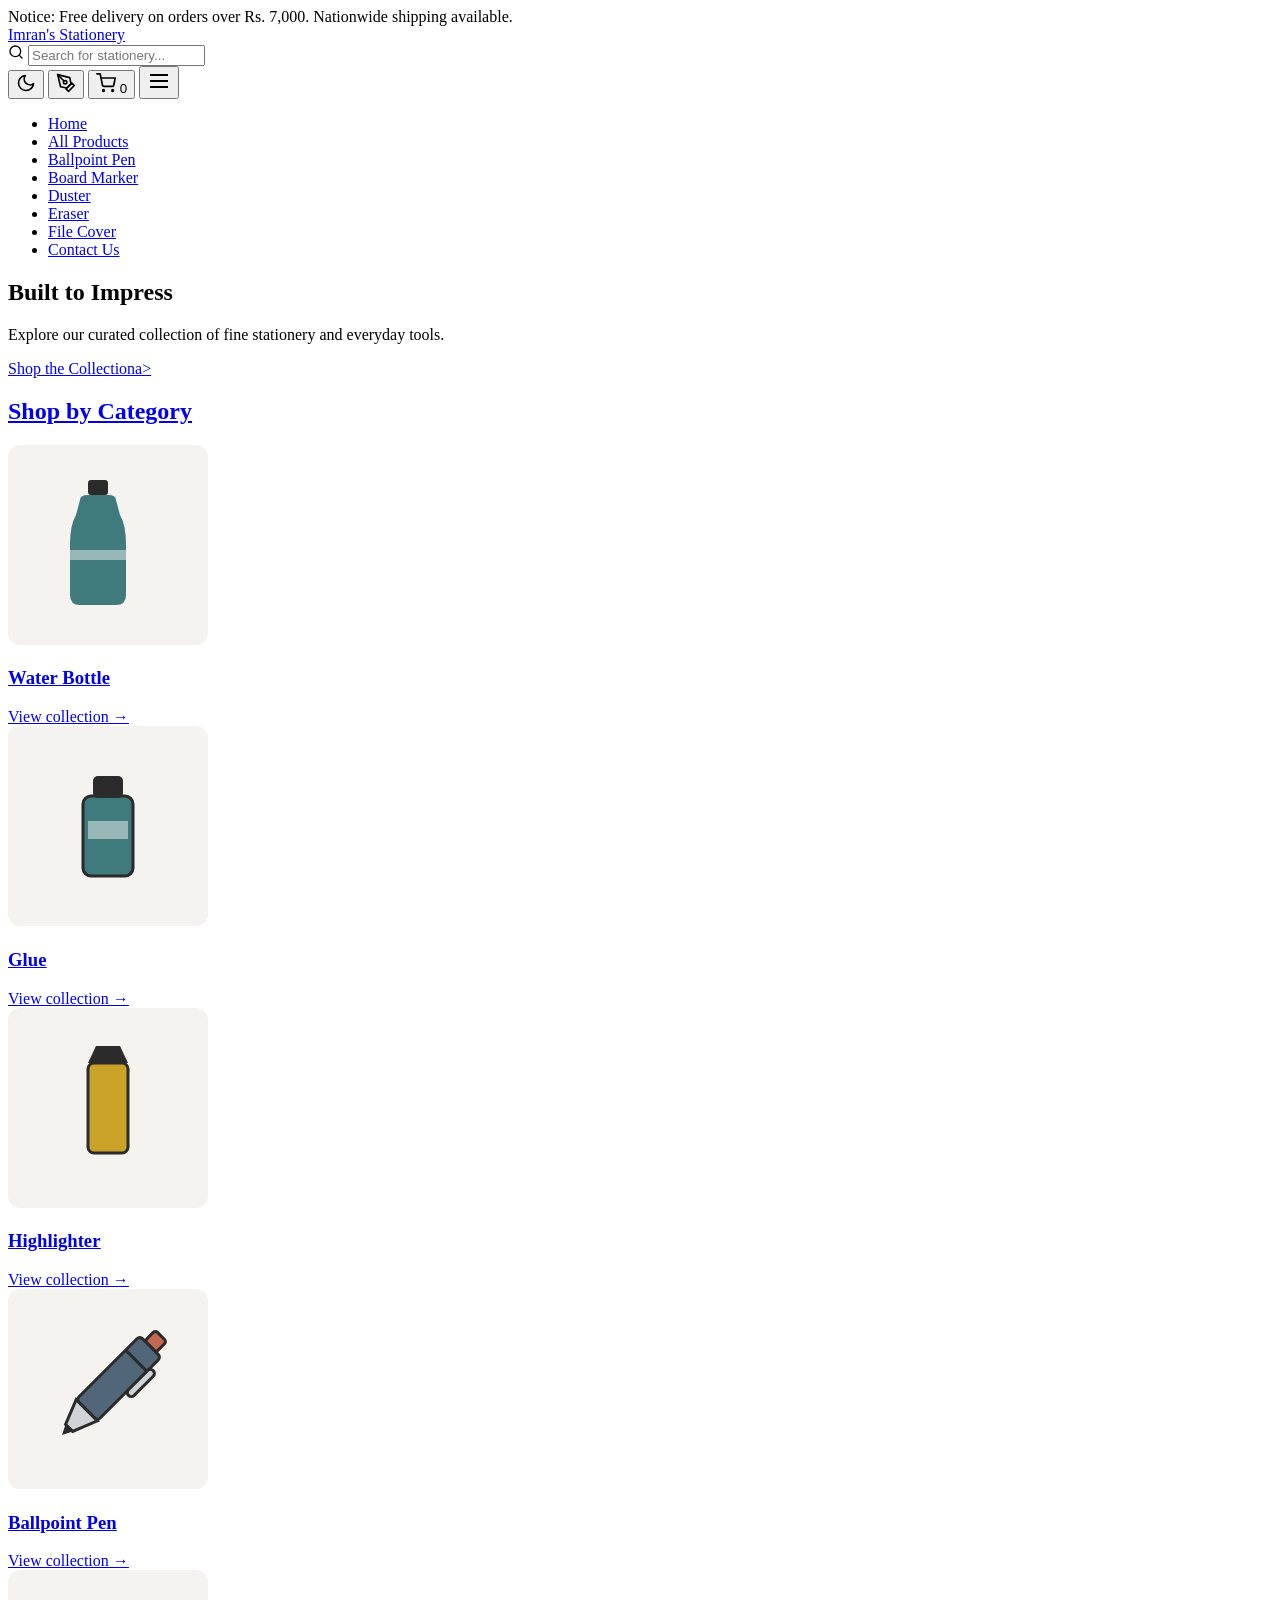
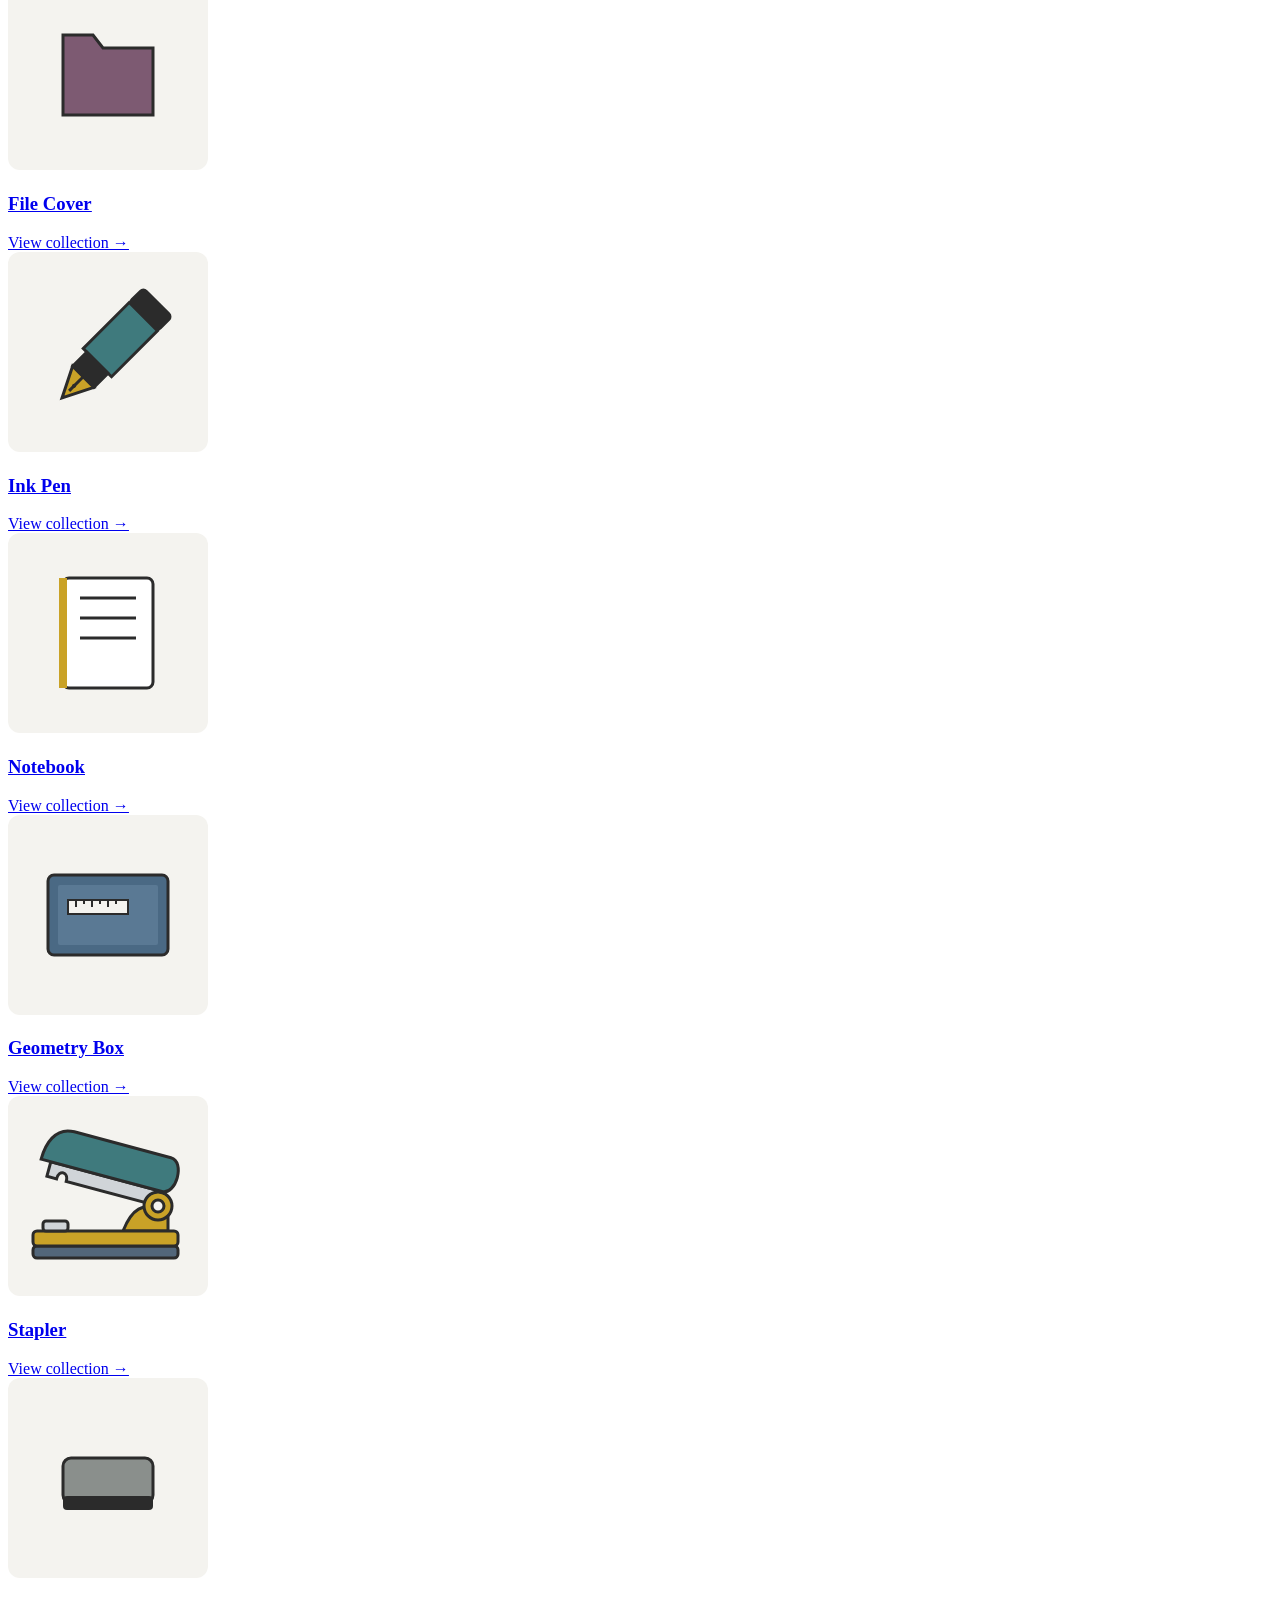
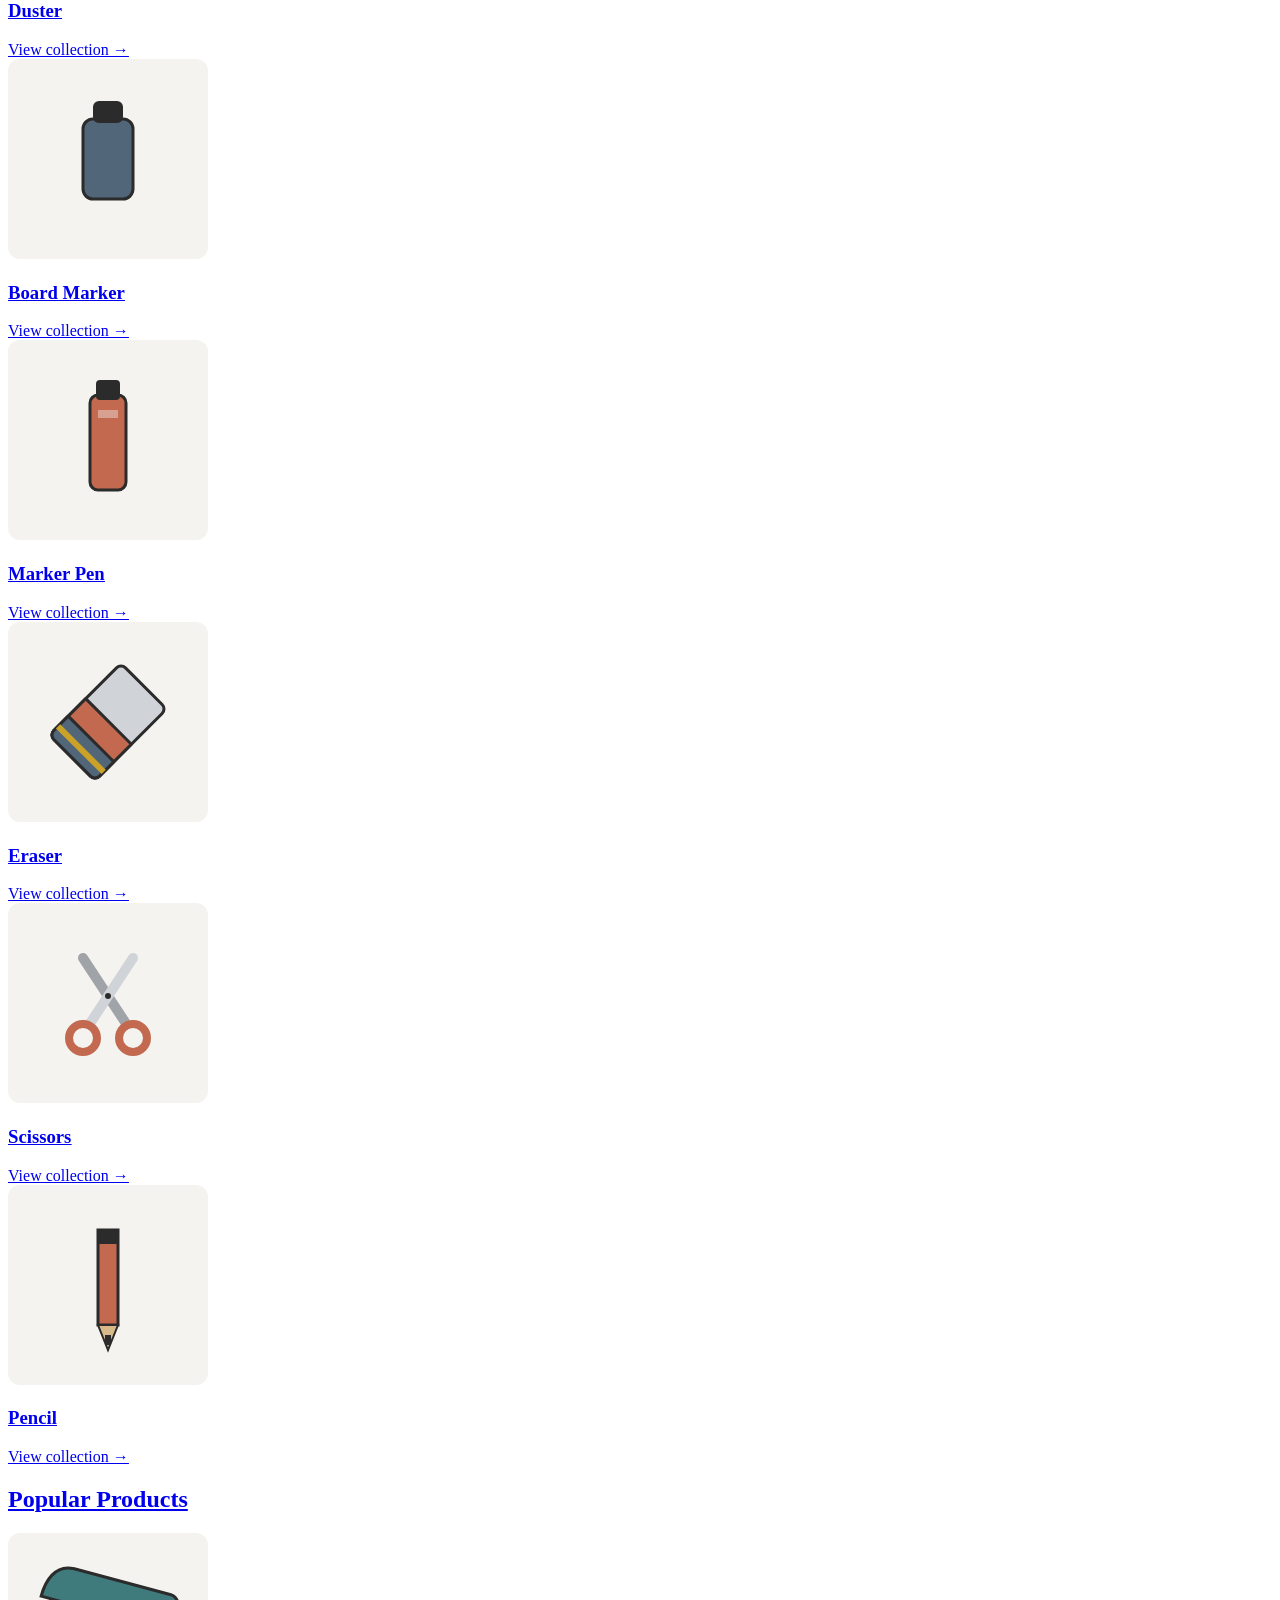
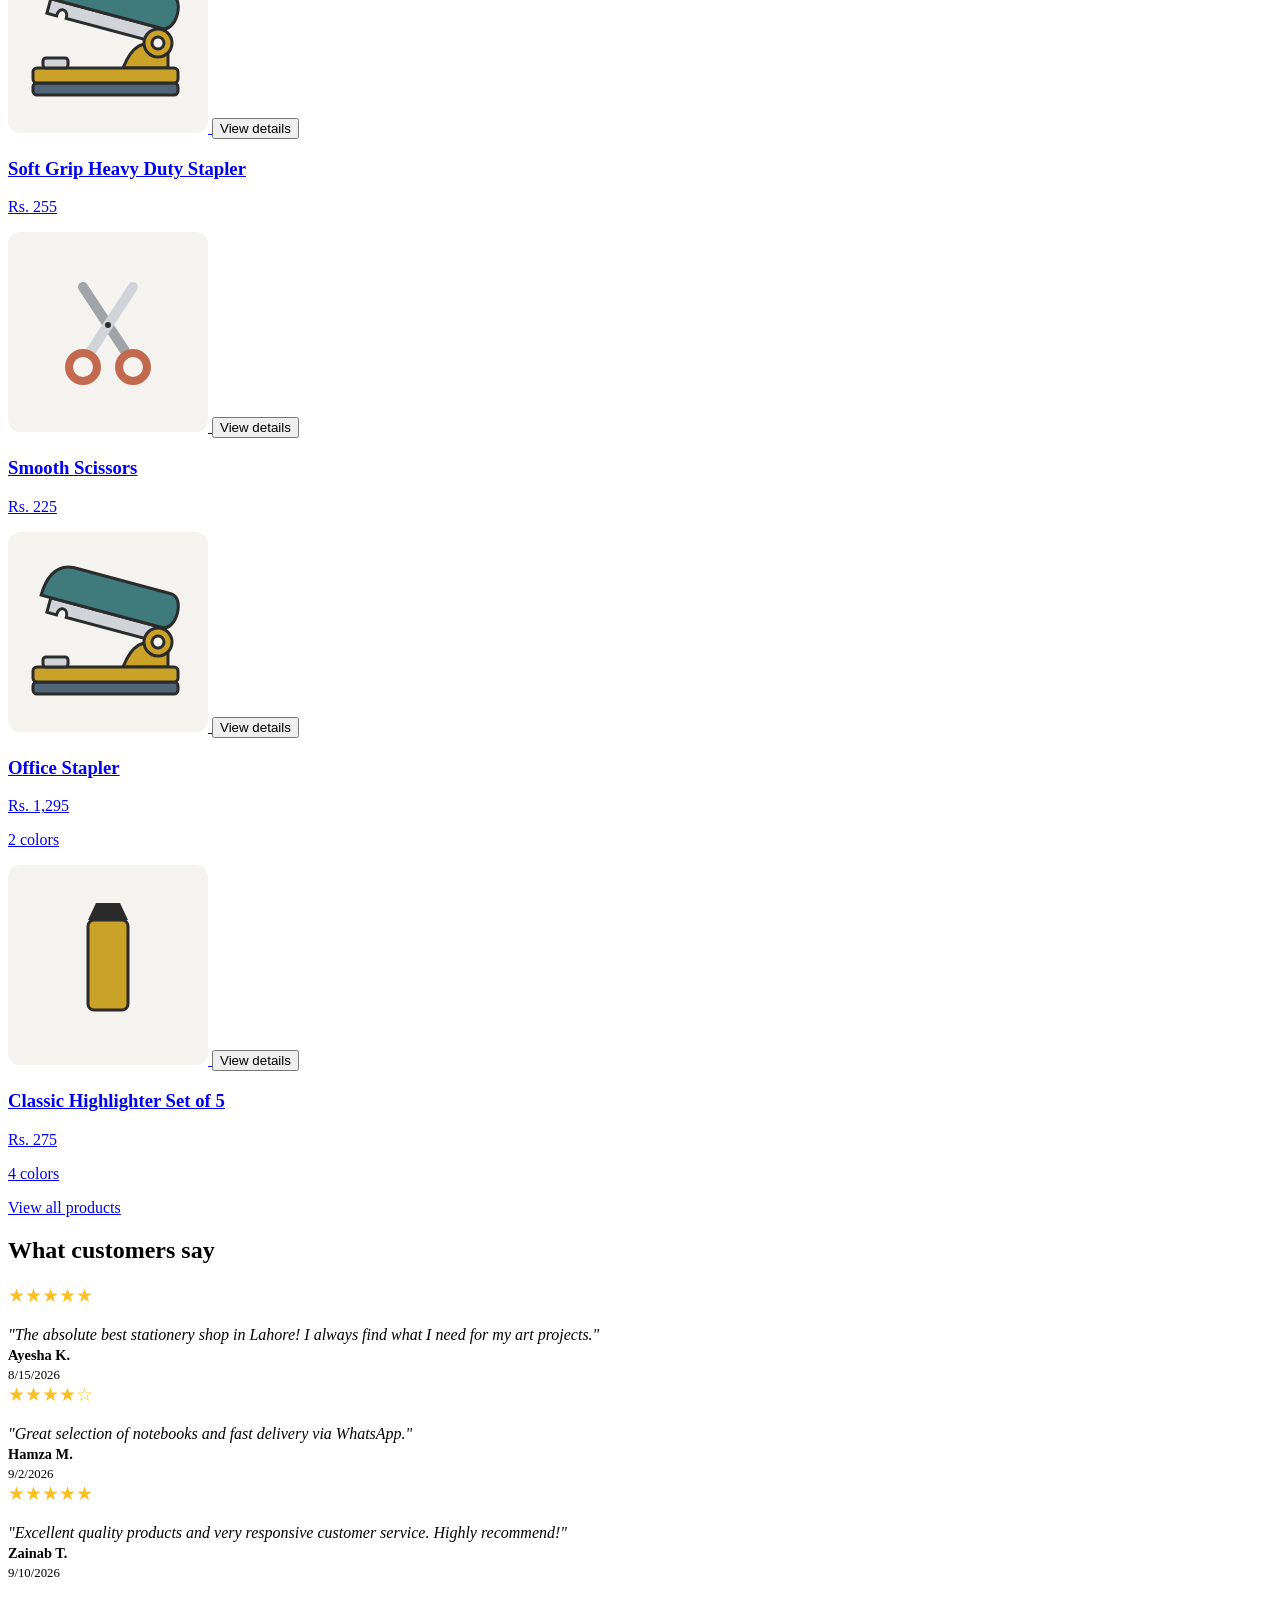
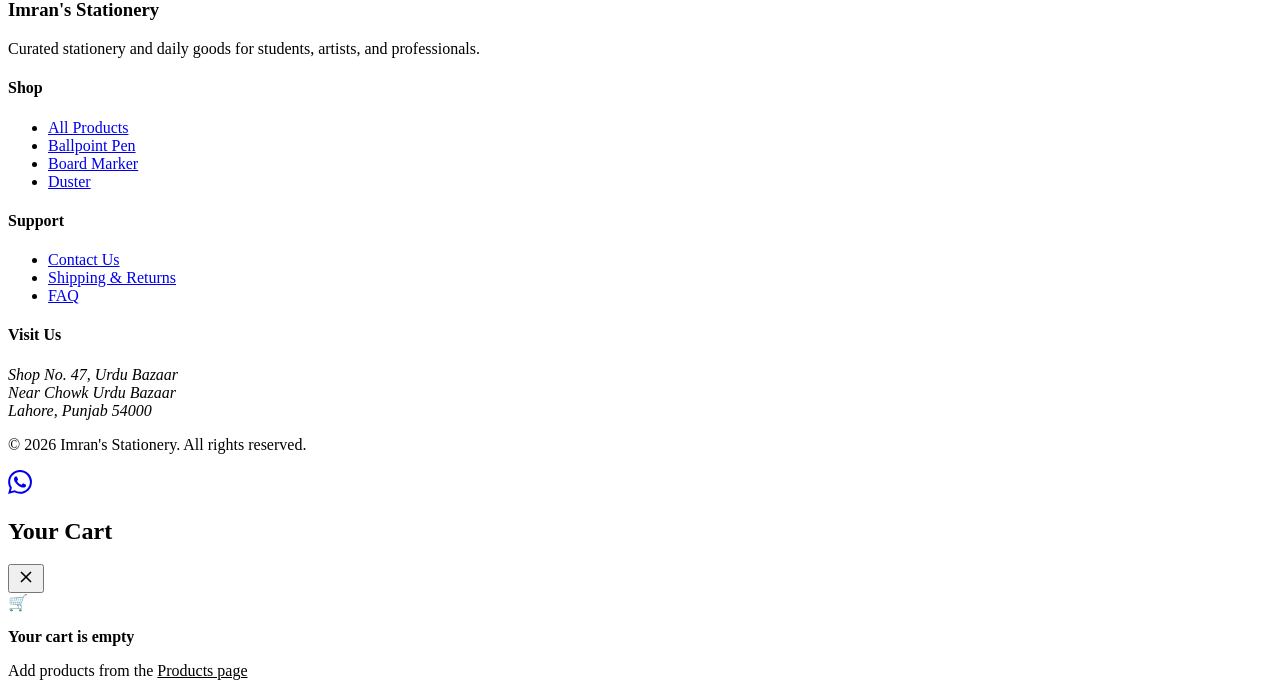
==== commit b26904a3: "fix reviews.json data structure and clean up utf-8 encoding/BOMs" ====
--- a/index.html
+++ b/index.html
@@ -4,12 +4,12 @@
   <meta charset="UTF-8" />
   <meta name="color-scheme" content="light">
   <meta name="viewport" content="width=device-width, initial-scale=1.0" />
-  <meta name="description" content="Imran's Stationery â€“ Quality school and office supplies in Urdu Bazaar, Lahore." />
-  <title>Imran's Stationery â€“ Urdu Bazaar, Lahore</title>
+  <meta name="description" content="Imran's Stationery - Quality school and office supplies in Urdu Bazaar, Lahore." />
+  <title>Imran's Stationery - Urdu Bazaar, Lahore</title>
   <link rel="stylesheet" href="css/style.css?v=6" />
   <link rel="icon" href="images/placeholder.svg" />
   <script src="js/config.js?v=6"></script>
-    <meta property="og:title" content="Imran's Stationery | Quality school and office supplies in Urdu Bazaar, Lahore" />
+    <meta property="og:title" content="Imran's Stationery - Quality school and office supplies in Urdu Bazaar, Lahore" />
   <meta property="og:description" content="Explore our curated collection of fine stationery, notebooks, pens, and everyday tools. Fast delivery via WhatsApp." />
   <meta property="og:image" content="images/og-image.jpg" />
   <meta property="og:type" content="website" />
@@ -31,7 +31,7 @@
       <div class="hero-content">
         <h1>Built to Impress</h1>
         <p>Explore our curated collection of fine stationery and everyday tools.</p>
-        <a href="products.html" class="btn btn-hero">Shop the Collection</a>
+        <a href="products.html" class="btn btn-hero">Shop the Collectiona>
       </div>
     </section>
 
@@ -170,3 +170,5 @@
 
 
 
+
+
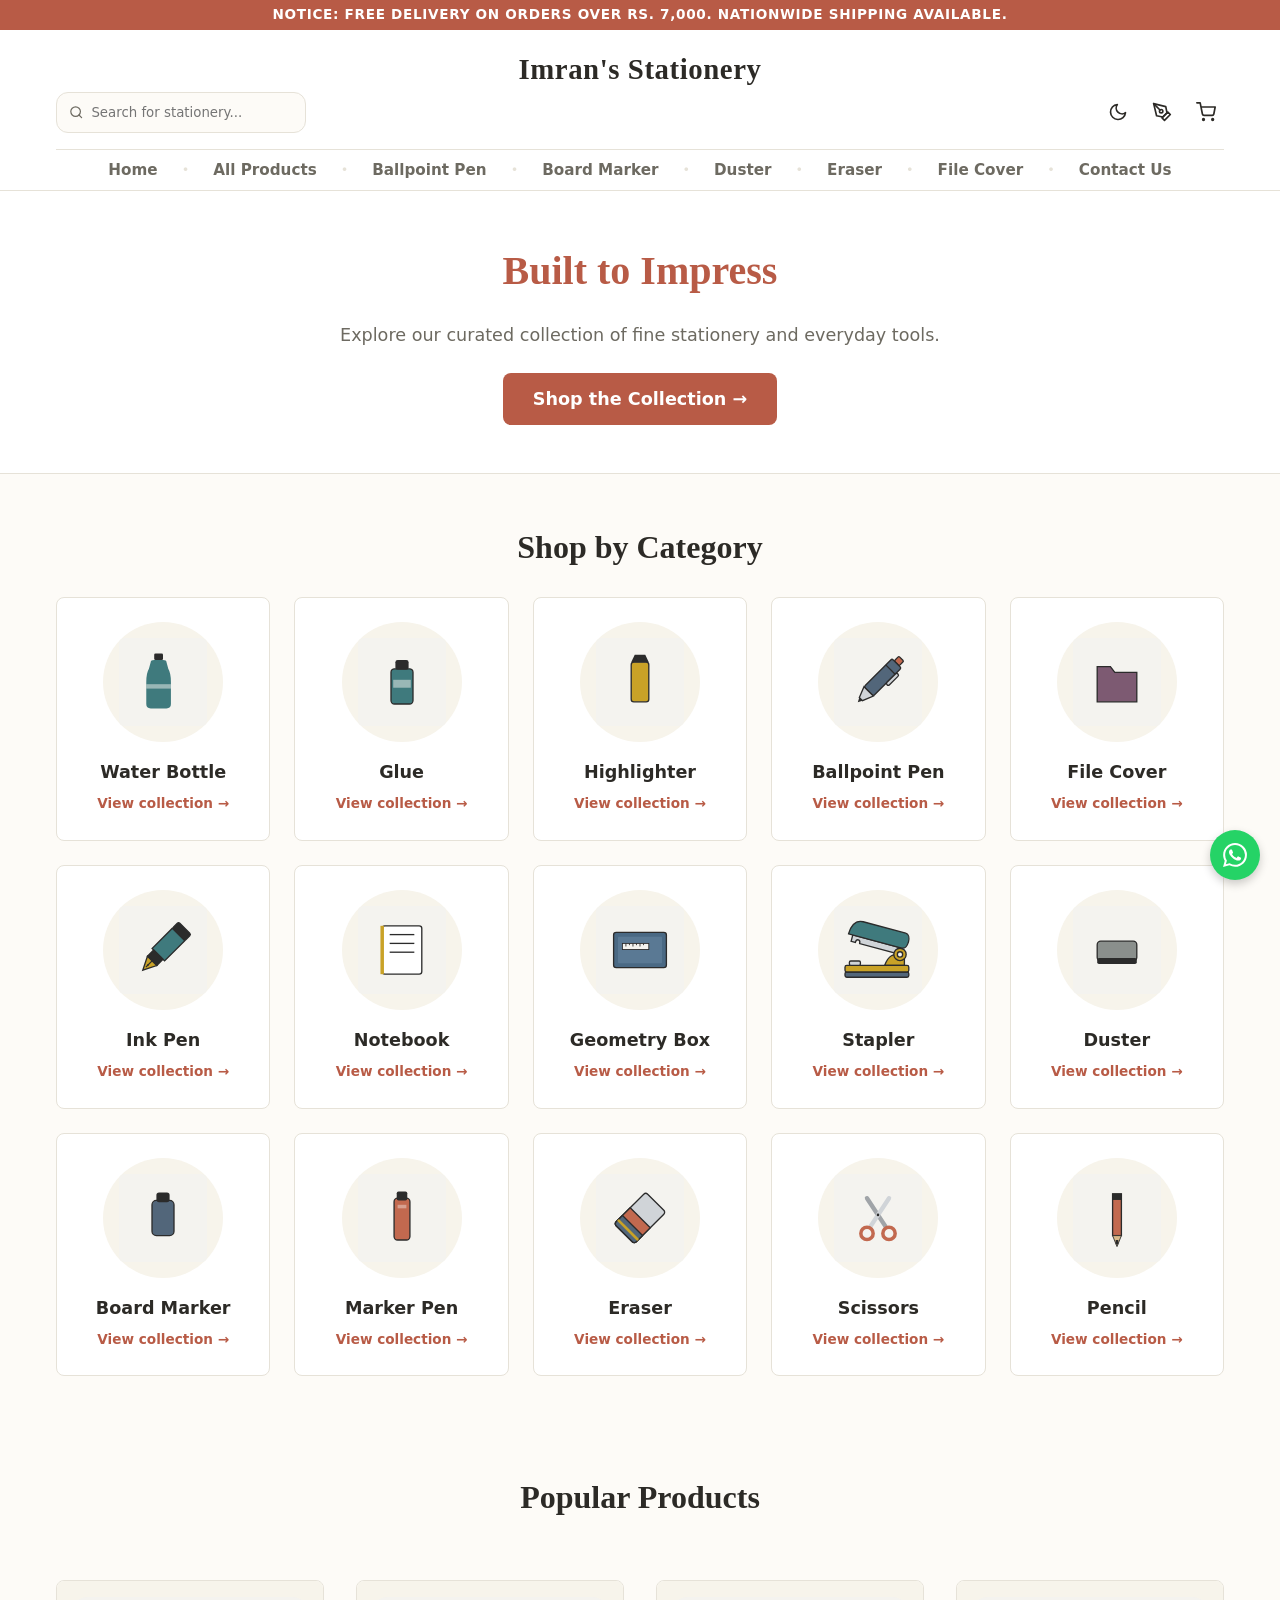
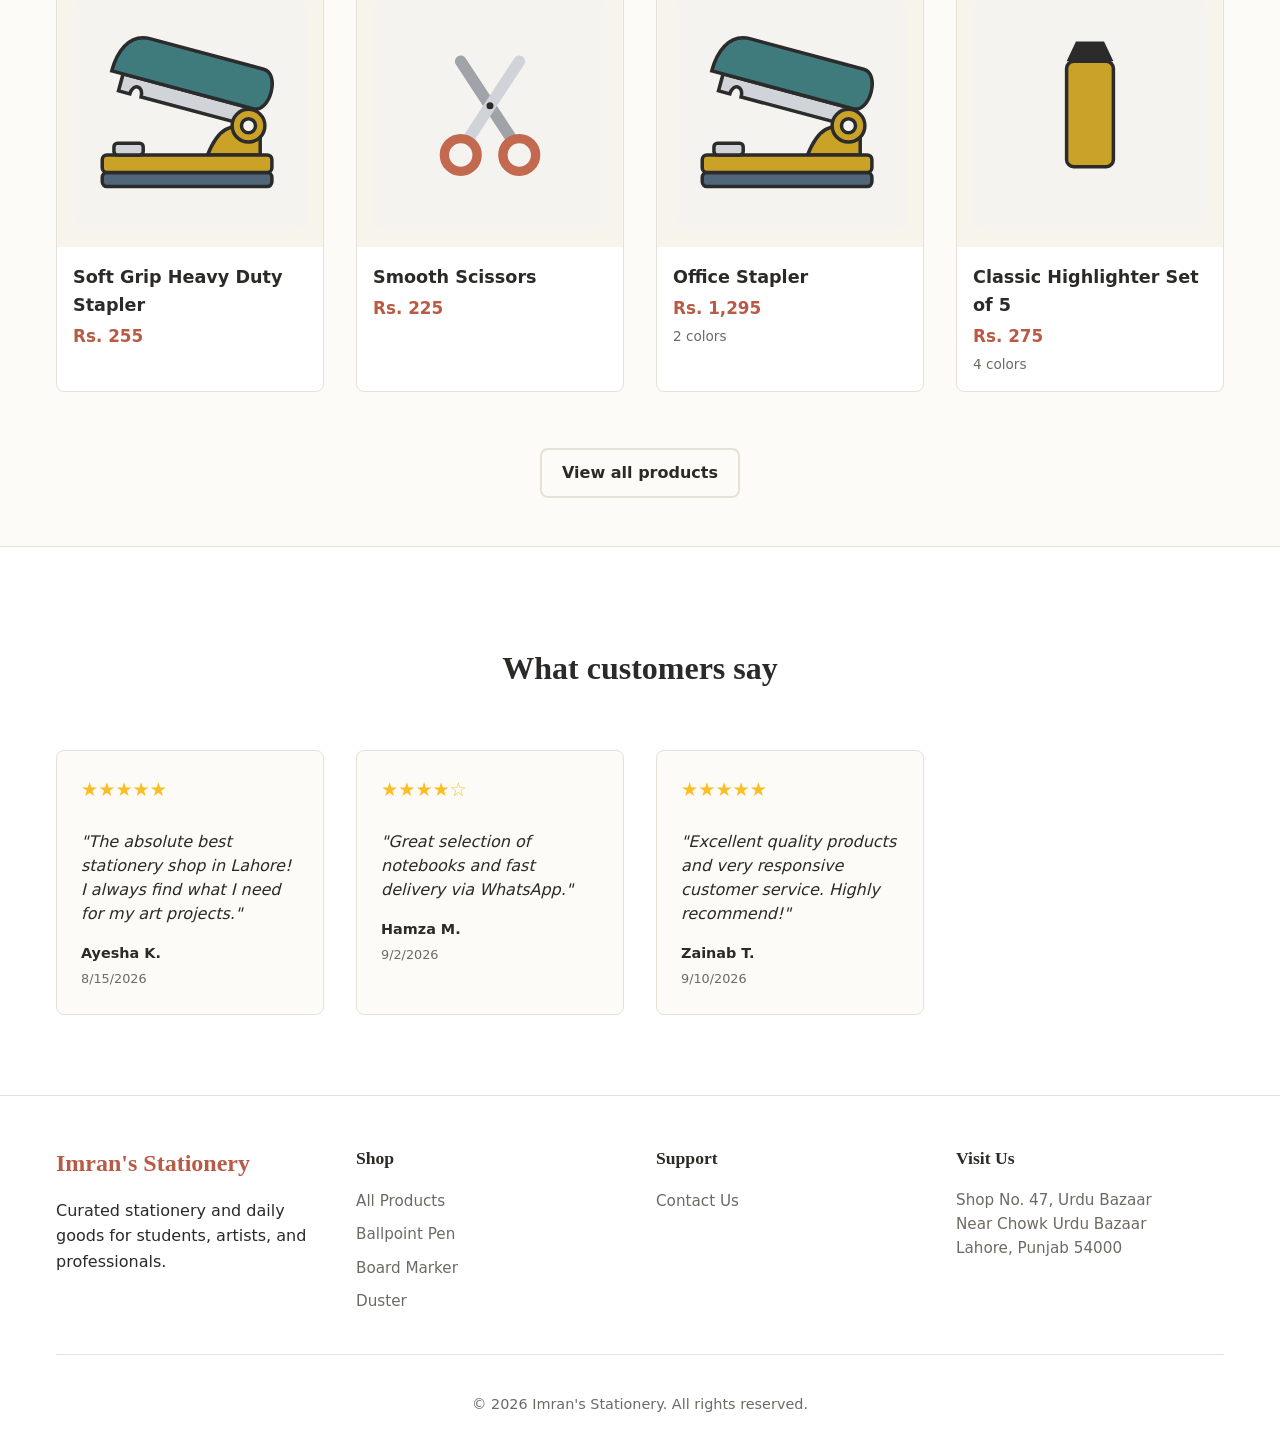
==== commit 90384f6c: "fix: comprehensive UI polish (buttons, layout, contrasts, and new sheet script)" ====
--- a/index.html
+++ b/index.html
@@ -31,7 +31,7 @@
       <div class="hero-content">
         <h1>Built to Impress</h1>
         <p>Explore our curated collection of fine stationery and everyday tools.</p>
-        <a href="products.html" class="btn btn-hero">Shop the Collectiona>
+        <a href="products.html" class="btn btn-hero">Shop the Collection &rarr;</a>
       </div>
     </section>
 
--- a/css/style.css
+++ b/css/style.css
@@ -0,0 +1,736 @@
+/* style.css - Imran's Stationery | Vintage Classic Redesign */
+
+/* --- Variables --- */
+:root {
+  color-scheme: light;
+  --color-primary:   #B85B46; /* Terracotta */
+  --color-primary-hover: #9E4E3C;
+  --color-bg:        #FDFBF7; /* Warm cream */
+  --color-surface:   #FFFFFF; /* White for cards */
+  --color-text:      #2C2A26; /* Warm dark grey */
+  --color-muted:     #6D6A61; /* Medium warm grey */
+  --color-border:    #E6E2D8; /* Soft warm border */
+  --color-accent:    #6B705C; /* Olive */
+  --color-whatsapp:  #25D366;
+  --img-bg:          #F7F4EB;
+
+  --font-heading: 'Merriweather', 'Georgia', 'Times New Roman', serif;
+  --font-body:    'Nunito', 'Segoe UI', system-ui, sans-serif;
+
+  --radius:      8px;
+  --radius-lg:   12px;
+  --transition:  0.25s ease-in-out;
+
+  --sp-xs:  0.25rem;
+  --sp-sm:  0.5rem;
+  --sp-md:  1rem;
+  --sp-lg:  1.5rem;
+  --sp-xl:  2rem;
+  --sp-2xl: 3rem;
+}
+
+[data-theme="dark"] {
+  --color-primary:       #D4806E;
+  --color-primary-hover: #E09585;
+  --color-bg:            #1C1A17;
+  --color-surface:       #2A2723;
+  --color-text:          #F0EDE6;
+  --color-muted:         #A8A49B;
+  --color-border:        #3E3B35;
+  --color-accent:        #94997E;
+  --img-bg:              #33302B;
+}
+
+/* --- Base --- */
+*, *::before, *::after { box-sizing: border-box; }
+body {
+  margin: 0;
+  font-family: var(--font-body);
+  background-color: var(--color-bg);
+  color: var(--color-text);
+  line-height: 1.6;
+}
+h1, h2, h3, h4, h5, h6 {
+  font-family: var(--font-heading);
+  font-weight: 700;
+  margin-top: 0;
+  color: var(--color-text);
+}
+a { color: inherit; text-decoration: none; transition: color var(--transition); }
+img, svg { display: block; max-width: 100%; height: auto; }
+button { font-family: inherit; cursor: pointer; border: none; background: none; color: inherit; }
+.container { max-width: 1200px; margin: 0 auto; padding: 0 var(--sp-md); }
+.visually-hidden { position: absolute; width: 1px; height: 1px; padding: 0; margin: -1px; overflow: hidden; clip: rect(0,0,0,0); border: 0; }
+
+/* --- Buttons --- */
+.btn {
+  display: inline-flex; justify-content: center; align-items: center;
+  padding: 10px 20px;
+  border-radius: var(--radius);
+  font-weight: 600;
+  text-align: center;
+  transition: all var(--transition);
+  font-size: 1rem;
+  text-decoration: none;
+}
+.btn-primary { background-color: var(--color-primary); color: var(--color-bg);
+  border: 1px solid var(--color-primary);
+}
+.btn-primary:hover { background-color: var(--color-primary-hover); }
+.btn-outline {
+  border: 2px solid var(--color-border);
+  color: var(--color-text);
+  background-color: transparent;
+}
+.btn-outline:hover {
+  border-color: var(--color-primary);
+  color: var(--color-primary);
+}
+.btn-block { width: 100%; }
+
+.card-action {
+  position: absolute;
+  bottom: var(--sp-md);
+  left: 50%;
+  transform: translateX(-50%);
+  background: var(--color-surface);
+  color: var(--color-text);
+  border: 1px solid var(--color-border);
+  padding: 8px 16px;
+  border-radius: var(--radius);
+  font-size: 0.85rem;
+  font-weight: 600;
+  opacity: 0;
+  transition: all var(--transition);
+  white-space: nowrap;
+  box-shadow: 0 4px 6px rgba(0,0,0,0.1);
+}
+
+.product-img-wrap:hover .card-action {
+  opacity: 1;
+}
+
+.card-action:hover {
+  background: var(--color-primary);
+  color: #fff;
+  border-color: var(--color-primary);
+}
+
+/* --- Header Layout --- */
+.announcement-bar {
+  background-color: var(--color-primary);
+  color: #fff;
+  text-align: center;
+  padding: var(--sp-xs) var(--sp-md);
+  font-size: 0.85rem;
+  font-weight: 600;
+  letter-spacing: 0.05em;
+  text-transform: uppercase;
+}
+
+.site-header {
+  background-color: var(--color-surface);
+  border-bottom: 1px solid var(--color-border);
+  position: sticky;
+  top: 0; z-index: 100;
+}
+
+.header-main {
+  display: grid;
+  grid-template-columns: 1fr auto 1fr;
+  align-items: center;
+  padding: var(--sp-md) 0;
+}
+
+.desktop-only { display: none; }
+@media (min-width: 768px) {
+  .desktop-only { display: block; }
+}
+.mobile-only { display: block; }
+@media (min-width: 768px) {
+  .mobile-only { display: none; }
+}
+
+.nav-logo {
+  font-family: var(--font-heading);
+  font-size: 1.8rem;
+  font-weight: 700;
+  letter-spacing: 0.02em;
+  color: var(--color-text);
+  grid-column: 2;
+  text-align: center;
+}
+
+.header-search { grid-column: 1; }
+.search-form {
+  display: flex; align-items: center;
+  background-color: var(--color-bg);
+  border: 1px solid var(--color-border);
+  border-radius: var(--radius-lg);
+  padding: 4px 12px;
+  max-width: 250px;
+}
+.search-form svg { color: var(--color-muted); margin-right: 8px; }
+.search-form input {
+  border: none; background: transparent;
+  padding: 8px 0; outline: none; width: 100%;
+  color: var(--color-text);
+  font-family: var(--font-body);
+}
+
+.header-icons {
+  grid-column: 3;
+  display: flex; justify-content: flex-end; gap: var(--sp-sm);
+}
+.icon-btn {
+  padding: 8px; border-radius: 50%;
+  position: relative; transition: background-color var(--transition);
+}
+.icon-btn:hover { background-color: var(--color-bg); }
+.cart-badge {
+  position: absolute; top: 0; right: 0;
+  background-color: var(--color-primary); color: var(--color-bg);
+  font-size: 0.7rem; font-weight: bold;
+  height: 18px; min-width: 18px; border-radius: 9px;
+  display: flex; align-items: center; justify-content: center;
+  padding: 0 4px; opacity: 0; transform: scale(0.8);
+  transition: all var(--transition);
+}
+.cart-badge.has-items { opacity: 1; transform: scale(1); }
+
+/* --- Navigation Links --- */
+.header-nav {
+  border-top: 1px solid var(--color-border);
+  background-color: var(--color-surface);
+}
+.nav-menu {
+  list-style: none; margin: 0; padding: 0;
+  display: flex; justify-content: center; flex-wrap: wrap;
+  gap: var(--sp-lg);
+}
+.nav-menu li { display: flex; align-items: center; }
+.nav-menu li:not(:last-child)::after {
+  content: '\2022';
+  margin-left: var(--sp-lg);
+  color: var(--color-border);
+  font-size: 0.8rem;
+}
+.nav-link {
+  display: block; padding: var(--sp-sm) 0;
+  font-size: 0.95rem; font-weight: 600;
+  color: var(--color-muted);
+  position: relative;
+}
+.nav-link:hover { color: var(--color-primary); }
+
+@media (max-width: 767px) {
+  .header-main { grid-template-columns: 1fr auto; }
+  .nav-logo { grid-column: 1; text-align: left; }
+  .header-icons { grid-column: 2; }
+  .header-nav {
+    display: none; width: 100%; position: absolute; left: 0;
+    top: 100%; background: var(--color-surface);
+    border-bottom: 1px solid var(--color-border);
+    box-shadow: 0 4px 12px rgba(0,0,0,0.05);
+  }
+  .header-nav.open { display: block; }
+  .nav-menu { flex-direction: column; gap: 0; }
+  .nav-menu li { width: 100%; border-bottom: 1px solid var(--color-border); }
+  .nav-menu li:not(:last-child)::after { display: none; }
+  .nav-link { padding: var(--sp-md); }
+}
+
+/* --- Hero Section --- */
+.hero-section {
+  background-color: var(--color-surface);
+  text-align: center;
+  padding: var(--sp-2xl) var(--sp-md);
+  border-bottom: 1px solid var(--color-border);
+}
+.hero-image-slot { display: none; }
+.hero-content h1 { font-size: 2.5rem; margin-bottom: var(--sp-md); color: var(--color-primary); }
+.hero-content p { font-size: 1.1rem; color: var(--color-muted); margin-bottom: var(--sp-lg); max-width: 600px; margin-inline: auto; }
+.btn-hero { background-color: var(--color-primary); color: #fff; padding: 12px 30px; font-size: 1.1rem; }
+
+/* --- Product Cards --- */
+.products-grid {
+  display: grid;
+  grid-template-columns: repeat(auto-fill, minmax(240px, 1fr));
+  gap: var(--sp-xl); padding: var(--sp-xl) 0;
+}
+.product-card {
+  background: var(--color-surface);
+  border: 1px solid var(--color-border);
+  border-radius: var(--radius);
+  overflow: hidden;
+  cursor: pointer;
+  transition: transform var(--transition), box-shadow var(--transition);
+  display: flex; flex-direction: column;
+}
+.product-card:hover {
+  transform: translateY(-4px);
+  box-shadow: 0 8px 24px rgba(0,0,0,0.05);
+}
+.product-img-wrap { position: relative; aspect-ratio: 1; background: var(--img-bg); padding: var(--sp-md); display: flex; align-items: center; justify-content: center; }
+.product-img-wrap img {
+  width: 100%; height: 100%; object-fit: contain;
+}
+.product-info { padding: var(--sp-md); display: flex; flex-direction: column; flex-grow: 1; }
+.product-name { font-size: 1.1rem; margin-bottom: var(--sp-xs); font-family: var(--font-body); }
+.product-price { font-size: 1.05rem; font-weight: 700; color: var(--color-primary); margin: 0; }
+.card-meta { font-size: 0.85rem; color: var(--color-muted); margin: 4px 0 0 0; }
+.card-btn { margin-top: auto; padding: 8px; font-size: 0.9rem; }
+
+/* --- Categories Section --- */
+.section-title { text-align: center; font-size: 2rem; margin: var(--sp-2xl) 0 var(--sp-lg); }
+.category-tiles-grid {
+  display: grid; grid-template-columns: repeat(auto-fit, minmax(180px, 1fr));
+  gap: var(--sp-lg); padding-bottom: var(--sp-2xl);
+}
+.category-tile {
+  text-align: center; border: 1px solid var(--color-border);
+  border-radius: var(--radius); padding: var(--sp-lg);
+  background: var(--color-surface); transition: all var(--transition);
+}
+.category-tile:hover { border-color: var(--color-primary); box-shadow: 0 4px 12px rgba(0,0,0,0.05); }
+.tile-img-wrap {
+  aspect-ratio: 1; background: var(--img-bg); border-radius: 50%;
+  margin: 0 auto var(--sp-md); padding: var(--sp-md); max-width: 120px;
+}
+.tile-img-wrap img { width: 100%; height: 100%; object-fit: contain; }
+.category-tile h3 { margin: 0 0 var(--sp-xs) 0; font-family: var(--font-body); font-size: 1.1rem; }
+.view-link { font-size: 0.85rem; color: var(--color-primary); font-weight: 600; }
+
+.view-all-container { text-align: center; margin: var(--sp-lg) 0 var(--sp-2xl); }
+
+/* --- Contact & Misc --- */
+.page-banner { background: var(--color-surface); padding: var(--sp-xl) 0; border-bottom: 1px solid var(--color-border); text-align: center; margin-bottom: var(--sp-xl); }
+.page-banner h1 { margin: 0; font-size: 2.2rem; color: var(--color-primary); }
+.contact-grid { display: grid; grid-template-columns: 1fr 1fr; gap: var(--sp-2xl); margin-bottom: var(--sp-2xl); }
+.contact-info h3 { color: var(--color-primary); font-size: 1.2rem; margin-bottom: var(--sp-xs); }
+.contact-item { margin-bottom: var(--sp-lg); }
+.contact-form-card { background: var(--color-surface); padding: var(--sp-xl); border: 1px solid var(--color-border); border-radius: var(--radius); }
+.form-group { margin-bottom: var(--sp-md); }
+.form-group label { display: block; font-weight: 600; margin-bottom: var(--sp-xs); font-size: 0.9rem; }
+.form-group input, .form-group select, .form-group textarea {
+  width: 100%; padding: 10px; border: 1px solid var(--color-border); border-radius: var(--radius);
+  font-family: inherit; background: var(--color-bg); color: var(--color-text);
+}
+@media (max-width: 767px) { .contact-grid { grid-template-columns: 1fr; } }
+
+/* --- Cart Panel --- */
+.cart-overlay { position: fixed; inset: 0; background: rgba(0,0,0,0.5); z-index: 999; opacity: 0; pointer-events: none; transition: opacity var(--transition); }
+.cart-overlay.open { opacity: 1; pointer-events: auto; }
+.cart-panel {
+  position: fixed; top: 0; right: 0; bottom: 0; width: 100%; max-width: 400px;
+  background: var(--color-surface); z-index: 1000;
+  transform: translateX(100%); transition: transform 0.3s cubic-bezier(0.4, 0, 0.2, 1);
+  display: flex; flex-direction: column; border-left: 1px solid var(--color-border);
+}
+.cart-panel.open { transform: translateX(0); }
+.cart-panel-header { display: flex; align-items: center; justify-content: space-between; padding: var(--sp-md); border-bottom: 1px solid var(--color-border); }
+.cart-panel-header h2 { margin: 0; font-size: 1.2rem; }
+.cart-close-btn { padding: 4px; border-radius: 50%; }
+.cart-close-btn:hover { background: var(--color-bg); }
+.cart-items-list { flex-grow: 1; overflow-y: auto; padding: var(--sp-md); }
+.cart-item { display: flex; gap: var(--sp-md); padding-bottom: var(--sp-md); border-bottom: 1px solid var(--color-border); margin-bottom: var(--sp-md); position: relative; }
+.cart-item-img { width: 70px; height: 70px; object-fit: contain; background: var(--img-bg); border-radius: 4px; }
+.cart-item-details { flex-grow: 1; }
+.cart-item-name { display: block; font-weight: 600; font-size: 0.95rem; margin-bottom: 2px; }
+.cart-item-color { display: block; font-size: 0.8rem; color: var(--color-muted); margin-bottom: 4px; }
+.cart-item-price { display: block; font-weight: 700; color: var(--color-primary); font-size: 0.9rem; margin-bottom: 8px; }
+.qty-controls { display: flex; align-items: center; border: 1px solid var(--color-border); border-radius: 4px; width: fit-content; }
+.qty-btn { padding: 2px 8px; background: var(--color-bg); }
+.qty-input { width: 40px; text-align: center; border: none; border-left: 1px solid var(--color-border); border-right: 1px solid var(--color-border); background: transparent; font-family: inherit; color: inherit; padding: 2px 0; }
+.cart-item-remove { position: absolute; top: 0; right: 0; color: var(--color-muted); font-size: 1.2rem; padding: 4px; }
+.cart-item-remove:hover { color: #dc2626; }
+.cart-empty { text-align: center; color: var(--color-muted); margin-top: var(--sp-xl); }
+.cart-footer { display: flex; flex-direction: column; padding: var(--sp-md); border-top: 1px solid var(--color-border); background: var(--color-bg); }
+.cart-total-row { display: flex; justify-content: space-between; margin-bottom: 8px; font-size: 0.95rem; }
+.cart-grand-total { font-size: 1.1rem; font-weight: 700; color: var(--color-primary); margin-top: 12px; padding-top: 12px; border-top: 1px dashed var(--color-border); margin-bottom: 16px; }
+.cart-courier-note { font-size: 0.8rem; color: var(--color-muted); text-align: center; margin-bottom: 12px; }
+
+/* --- Footer --- */
+.site-footer { background-color: var(--color-surface); border-top: 1px solid var(--color-border); padding: var(--sp-2xl) 0 var(--sp-md); margin-top: auto; }
+.footer-grid { display: grid; grid-template-columns: repeat(auto-fit, minmax(200px, 1fr)); gap: var(--sp-xl); margin-bottom: var(--sp-xl); }
+.footer-brand { font-family: var(--font-heading); font-size: 1.5rem; margin-bottom: var(--sp-sm); color: var(--color-primary); }
+.footer-col h4 { margin-bottom: var(--sp-md); font-size: 1.1rem; }
+.footer-col ul { list-style: none; padding: 0; margin: 0; }
+.footer-col ul li { margin-bottom: 8px; }
+.footer-col ul li a { color: var(--color-muted); font-size: 0.95rem; }
+.footer-col ul li a:hover { color: var(--color-primary); }
+.footer-col address { font-style: normal; color: var(--color-muted); font-size: 0.95rem; line-height: 1.6; }
+.footer-bottom { text-align: center; padding-top: var(--sp-lg); border-top: 1px solid var(--color-border); color: var(--color-muted); font-size: 0.9rem; }
+.whatsapp-float { position: fixed; bottom: 20px; right: 20px; background-color: var(--color-whatsapp); color: white; width: 50px; height: 50px; border-radius: 50%; display: flex; justify-content: center; align-items: center; box-shadow: 0 4px 10px rgba(0,0,0,0.2); z-index: 100; transition: transform var(--transition); }
+.whatsapp-float:hover { transform: scale(1.1); }
+
+/* --- Catalog & Quick View --- */
+.catalog-tools { display: flex; gap: var(--sp-md); flex-wrap: wrap; margin-bottom: var(--sp-lg); align-items: center; background: var(--color-surface); padding: var(--sp-md); border-radius: var(--radius); border: 1px solid var(--color-border); }
+.catalog-tools input, .catalog-tools select { padding: 8px 12px; border: 1px solid var(--color-border); border-radius: var(--radius); background: var(--color-bg); font-family: inherit; color: inherit; }
+.catalog-tools input { flex-grow: 1; min-width: 200px; }
+.catalog-count { color: var(--color-muted); font-size: 0.9rem; margin-bottom: var(--sp-md); }
+.catalog-more { display: block; margin: var(--sp-xl) auto; padding: 10px 30px; font-weight: 600; border: 2px solid var(--color-primary); background: transparent; color: var(--color-primary); border-radius: var(--radius); transition: all var(--transition); }
+.catalog-more:hover { background: var(--color-primary); color: #fff; }
+
+.qv { border: none; padding: 0; position: relative; border-radius: var(--radius-lg); background: var(--color-surface); color: var(--color-text); max-width: 800px; width: 95%; max-height: 90vh; overflow-y: auto; box-shadow: 0 10px 30px rgba(0,0,0,0.2); }
+.qv::backdrop { background: rgba(0,0,0,0.6); }
+.qv-close { position: absolute; top: 15px; right: 15px; background: rgba(255,255,255,0.8); border: none; font-size: 1.5rem; width: 32px; height: 32px; border-radius: 50%; cursor: pointer; display: flex; align-items: center; justify-content: center; z-index: 10; color: #333; }
+.qv-img { width: 100%; height: 350px; object-fit: contain; background: var(--img-bg); }
+.qv-body { padding: var(--sp-xl); }
+.qv-name { font-size: 1.8rem; margin-bottom: 8px; color: var(--color-primary); padding-right: 60px; }
+.qv-price { font-size: 1.3rem; font-weight: 700; color: var(--color-text); margin-bottom: 16px; }
+.qv-desc { color: var(--color-muted); margin-bottom: var(--sp-xl); }
+.qv-swatches { display: flex; gap: 10px; margin-bottom: var(--sp-lg); align-items: center; flex-wrap: wrap; }
+.swatch { width: 32px; height: 32px; border-radius: 50%; border: 2px solid transparent; cursor: pointer; transition: transform var(--transition); box-shadow: 0 2px 4px rgba(0,0,0,0.1); }
+.swatch:hover { transform: scale(1.1); }
+.swatch.selected { border-color: var(--color-primary); transform: scale(1.1); }
+.selected-color-name { font-size: 0.9rem; font-weight: 600; margin-left: 10px; color: var(--color-muted); }
+.qv-row { display: flex; gap: var(--sp-md); align-items: center; }
+.card-qty-wrap { display: flex; align-items: center; border: 1px solid var(--color-border); border-radius: var(--radius); overflow: hidden; background: var(--color-bg); }
+.card-qty-wrap button { padding: 10px 15px; background: transparent; font-weight: bold; }
+.card-qty-input { width: 50px; text-align: center; border: none; border-left: 1px solid var(--color-border); border-right: 1px solid var(--color-border); padding: 10px 0; background: transparent; font-family: inherit; color: inherit; }
+.qv-add { background: var(--color-primary); color: var(--color-bg); padding: 12px 24px; border-radius: var(--radius); font-weight: 600; flex-grow: 1; transition: background var(--transition); border: none; }
+.qv-add:hover { background: var(--color-primary-hover); }
+
+/* --- Reviews --- */
+.qv-reviews { margin-top: var(--sp-xl); text-align: left; border-top: 1px solid var(--color-border); padding-top: var(--sp-lg); }
+.qv-reviews h3 { font-size: 1.3rem; margin-bottom: var(--sp-md); }
+.review-item { padding: var(--sp-md); border: 1px solid var(--color-border); background: var(--color-bg); border-radius: var(--radius); margin-bottom: var(--sp-md); }
+.review-item strong { color: var(--color-primary); }
+.review-item small { color: var(--color-muted); margin-left: 8px; }
+.review-item p { margin: 8px 0 0 0; }
+.qv-review-form { display: flex; flex-direction: column; gap: 12px; background: var(--img-bg); padding: var(--sp-lg); border-radius: var(--radius); margin-top: var(--sp-lg); }
+.qv-review-form h4 { margin: 0 0 4px 0; font-size: 1.1rem; }
+.qv-review-form input, .qv-review-form select, .qv-review-form textarea { padding: 10px; border: 1px solid var(--color-border); border-radius: var(--radius); font-family: inherit; background: var(--color-surface); color: inherit; }
+.qv-review-form textarea { resize: vertical; min-height: 80px; }
+
+@media (min-width: 768px) {
+  .qv { display: grid; grid-template-columns: 1fr 1fr; align-items: start; }
+  .qv-img { height: 100%; position: sticky; top: 0; border-right: 1px solid var(--color-border); }
+}
+
+
+
+/* ============================================================
+   MODERN THEME — Crisp, Minimalist, Bungu-Inspired
+   ============================================================ */
+
+[data-design="modern"] {
+  --color-primary:       #111111;
+  --color-primary-hover: #333333;
+  --color-bg:            #ffffff;
+  --color-surface:       #ffffff;
+  --color-text:          #111111;
+  --color-muted:         #666666;
+  --color-border:        #eaeaea;
+  --color-accent:        #111111;
+  --img-bg:              #f4f3ef;
+
+  --font-heading: 'Inter', -apple-system, BlinkMacSystemFont, 'Segoe UI', system-ui, sans-serif;
+  --font-body:    'Inter', -apple-system, BlinkMacSystemFont, 'Segoe UI', system-ui, sans-serif;
+
+  --radius:    0px;
+  --radius-lg: 0px;
+}
+
+[data-design="modern"][data-theme="dark"] {
+  --color-primary:       #ffffff;
+  --color-primary-hover: #cccccc;
+  --color-bg:            #111111;
+  --color-surface:       #1a1a1a;
+  --color-text:          #f0f0f0;
+  --color-muted:         #999999;
+  --color-border:        #2a2a2a;
+  --color-accent:        #ffffff;
+  --img-bg:              #222222;
+}
+
+/* --- Modern: Announcement Bar --- */
+[data-design="modern"] .announcement-bar {
+  background-color: #111;
+  color: #fff;
+  font-size: 0.8rem;
+  letter-spacing: 0.12em;
+  text-transform: uppercase;
+  font-weight: 400;
+}
+
+/* --- Modern: Header --- */
+[data-design="modern"] .site-header {
+  border-bottom: 1px solid var(--color-border);
+}
+[data-design="modern"] .nav-logo {
+  font-family: var(--font-heading);
+  font-weight: 400;
+  font-size: 1.4rem;
+  letter-spacing: 0.08em;
+  text-transform: lowercase;
+}
+[data-design="modern"] .search-form {
+  border-radius: 0;
+  border: 1px solid var(--color-border);
+}
+[data-design="modern"] .header-nav {
+  border-top: none;
+}
+[data-design="modern"] .nav-menu { gap: var(--sp-xl); }
+[data-design="modern"] .nav-menu li:not(:last-child)::after { margin-left: var(--sp-xl); }
+
+[data-design="modern"] .nav-link {
+  font-weight: 400;
+  font-size: 0.85rem;
+  letter-spacing: 0.06em;
+  text-transform: uppercase;
+  color: var(--color-muted);
+}
+[data-design="modern"] .nav-link:hover {
+  color: var(--color-text);
+}
+
+/* --- Modern: Hero Section --- */
+[data-design="modern"] .hero-section {
+  background: var(--img-bg);
+  padding: var(--sp-2xl) var(--sp-md) 4rem;
+  border-bottom: none;
+}
+[data-design="modern"] .hero-content h1 {
+  font-weight: 300;
+  font-size: 3rem;
+  letter-spacing: -0.02em;
+  color: var(--color-text);
+  text-transform: none;
+}
+[data-design="modern"] .hero-content p {
+  font-size: 1rem;
+  font-weight: 400;
+  color: var(--color-muted);
+}
+[data-design="modern"] .btn-hero {
+  background: var(--color-text);
+  color: var(--color-bg);
+  border: 1px solid var(--color-text);
+  font-size: 0.85rem;
+  letter-spacing: 0.08em;
+  text-transform: uppercase;
+  font-weight: 400;
+  padding: 14px 32px;
+}
+[data-design="modern"] .btn-hero:hover {
+  background: transparent;
+  color: var(--color-text);
+}
+
+/* --- Modern: Section Titles --- */
+[data-design="modern"] .section-title {
+  font-weight: 300;
+  font-size: 1.8rem;
+  letter-spacing: -0.01em;
+  text-transform: none;
+}
+
+/* --- Modern: Category Tiles (Circular) --- */
+[data-design="modern"] .category-tiles-grid {
+  grid-template-columns: repeat(auto-fit, minmax(140px, 1fr));
+  gap: var(--sp-xl);
+}
+[data-design="modern"] .category-tile {
+  border: none;
+  background: transparent;
+  padding: var(--sp-md);
+}
+[data-design="modern"] .category-tile:hover {
+  border-color: transparent;
+  box-shadow: none;
+}
+[data-design="modern"] .tile-img-wrap {
+  background: var(--img-bg);
+  border-radius: 50%;
+  max-width: 140px;
+  padding: var(--sp-lg);
+  transition: transform var(--transition), box-shadow var(--transition);
+}
+[data-design="modern"] .category-tile:hover .tile-img-wrap {
+  transform: scale(1.05);
+  box-shadow: 0 8px 24px rgba(0,0,0,0.08);
+}
+[data-design="modern"] .category-tile h3 {
+  font-weight: 400;
+  font-size: 0.95rem;
+  letter-spacing: 0.02em;
+  margin-top: var(--sp-sm);
+}
+[data-design="modern"] .view-link {
+  font-size: 0.8rem;
+  font-weight: 400;
+  color: var(--color-muted);
+  letter-spacing: 0.04em;
+}
+
+/* --- Modern: Product Cards (Borderless, Minimal) --- */
+[data-design="modern"] .product-card {
+  border: none;
+  border-radius: 0;
+  background: transparent;
+}
+[data-design="modern"] .product-card:hover {
+  transform: none;
+  box-shadow: none;
+}
+[data-design="modern"] .product-img-wrap {
+  border-radius: 0;
+  background: var(--img-bg);
+  transition: opacity var(--transition);
+  position: relative;
+}
+[data-design="modern"] .product-card:hover .product-img-wrap {
+  opacity: 0.85;
+}
+[data-design="modern"] .product-info {
+  padding: var(--sp-sm) 0;
+}
+[data-design="modern"] .product-name {
+  font-size: 0.95rem;
+  font-weight: 400;
+  letter-spacing: 0.01em;
+}
+[data-design="modern"] .product-price {
+  font-weight: 400;
+  color: var(--color-muted);
+  font-size: 0.9rem;
+}
+[data-design="modern"] .card-meta {
+  font-size: 0.8rem;
+  text-transform: uppercase;
+  letter-spacing: 0.06em;
+}
+[data-design="modern"] .card-btn {
+  border: 1px solid var(--color-text);
+  border-radius: 0;
+  font-size: 0.8rem;
+  letter-spacing: 0.06em;
+  text-transform: uppercase;
+  font-weight: 400;
+  padding: 8px 16px;
+}
+[data-design="modern"] .card-btn:hover {
+  background: var(--color-text);
+  color: var(--color-bg);
+  border-color: var(--color-text);
+}
+
+/* --- Modern: Buttons --- */
+[data-design="modern"] .btn {
+  border-radius: 0;
+  font-weight: 400;
+  letter-spacing: 0.04em;
+}
+[data-design="modern"] .btn-primary {
+  background: var(--color-text);
+  color: var(--color-bg);
+  border-color: var(--color-text);
+}
+[data-design="modern"] .btn-primary:hover {
+  background: transparent;
+  color: var(--color-text);
+}
+[data-design="modern"] .btn-outline {
+  border-width: 1px;
+  border-color: var(--color-text);
+  color: var(--color-text);
+}
+[data-design="modern"] .btn-outline:hover {
+  background: var(--color-text);
+  color: var(--color-bg);
+}
+
+/* --- Modern: Catalog Tools --- */
+[data-design="modern"] .catalog-tools {
+  border-radius: 0;
+  border: none;
+  border-bottom: 1px solid var(--color-border);
+  background: transparent;
+  padding: var(--sp-md) 0;
+}
+[data-design="modern"] .catalog-tools input,
+[data-design="modern"] .catalog-tools select {
+  border-radius: 0;
+}
+[data-design="modern"] .catalog-more {
+  border-radius: 0;
+  border-width: 1px;
+}
+
+/* --- Modern: Page Banner --- */
+[data-design="modern"] .page-banner {
+  background: var(--color-bg);
+  border-bottom: 1px solid var(--color-border);
+}
+[data-design="modern"] .page-banner h1 {
+  font-weight: 300;
+  color: var(--color-text);
+  letter-spacing: -0.02em;
+}
+
+/* --- Modern: Quick View --- */
+[data-design="modern"] .qv {
+  border-radius: 0;
+}
+[data-design="modern"] .qv-name {
+  font-weight: 300;
+  color: var(--color-text);
+  letter-spacing: -0.01em;
+}
+[data-design="modern"] .qv-add {
+  border-radius: 0;
+}
+[data-design="modern"] .card-qty-wrap {
+  border-radius: 0;
+}
+[data-design="modern"] .qv-review-form {
+  border-radius: 0;
+}
+[data-design="modern"] .review-item {
+  border-radius: 0;
+}
+
+/* --- Modern: Footer --- */
+[data-design="modern"] .footer-brand {
+  font-weight: 400;
+  font-size: 1.2rem;
+  letter-spacing: 0.06em;
+  text-transform: lowercase;
+  color: var(--color-text);
+}
+[data-design="modern"] .site-footer {
+  border-top: 1px solid var(--color-border);
+  background: var(--color-bg);
+}
+
+/* --- Modern: Contact --- */
+[data-design="modern"] .contact-form-card {
+  border-radius: 0;
+}
+[data-design="modern"] .form-group input,
+[data-design="modern"] .form-group select,
+[data-design="modern"] .form-group textarea {
+  border-radius: 0;
+}
+
+/* --- Modern: Cart Panel --- */
+[data-design="modern"] .cart-panel {
+  border-left: 1px solid var(--color-border);
+}
+[data-design="modern"] .qty-controls {
+  border-radius: 0;
+}
+
+
+
+
+
+[data-design="modern"][data-theme="dark"] .catalog-more:hover {
+  background: var(--color-text);
+  color: var(--color-bg);
+  border-color: var(--color-text);
+}
+
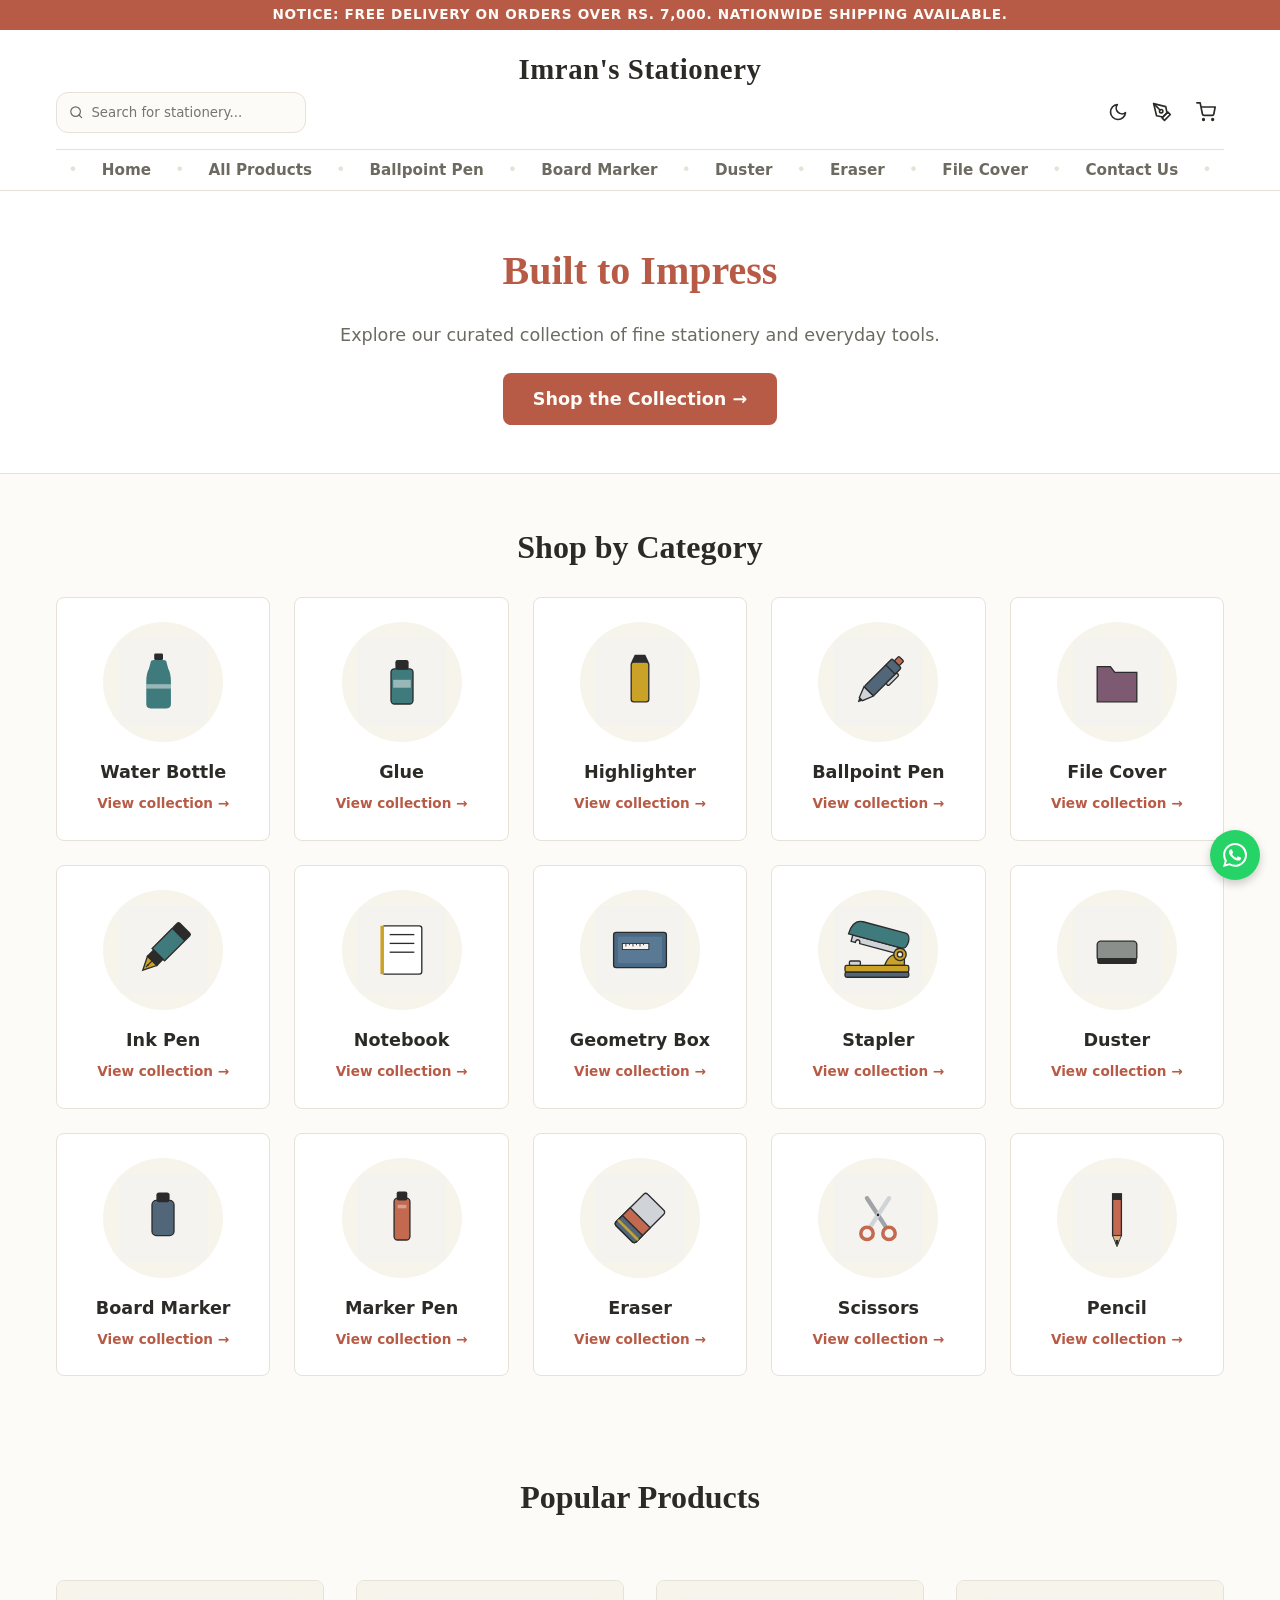
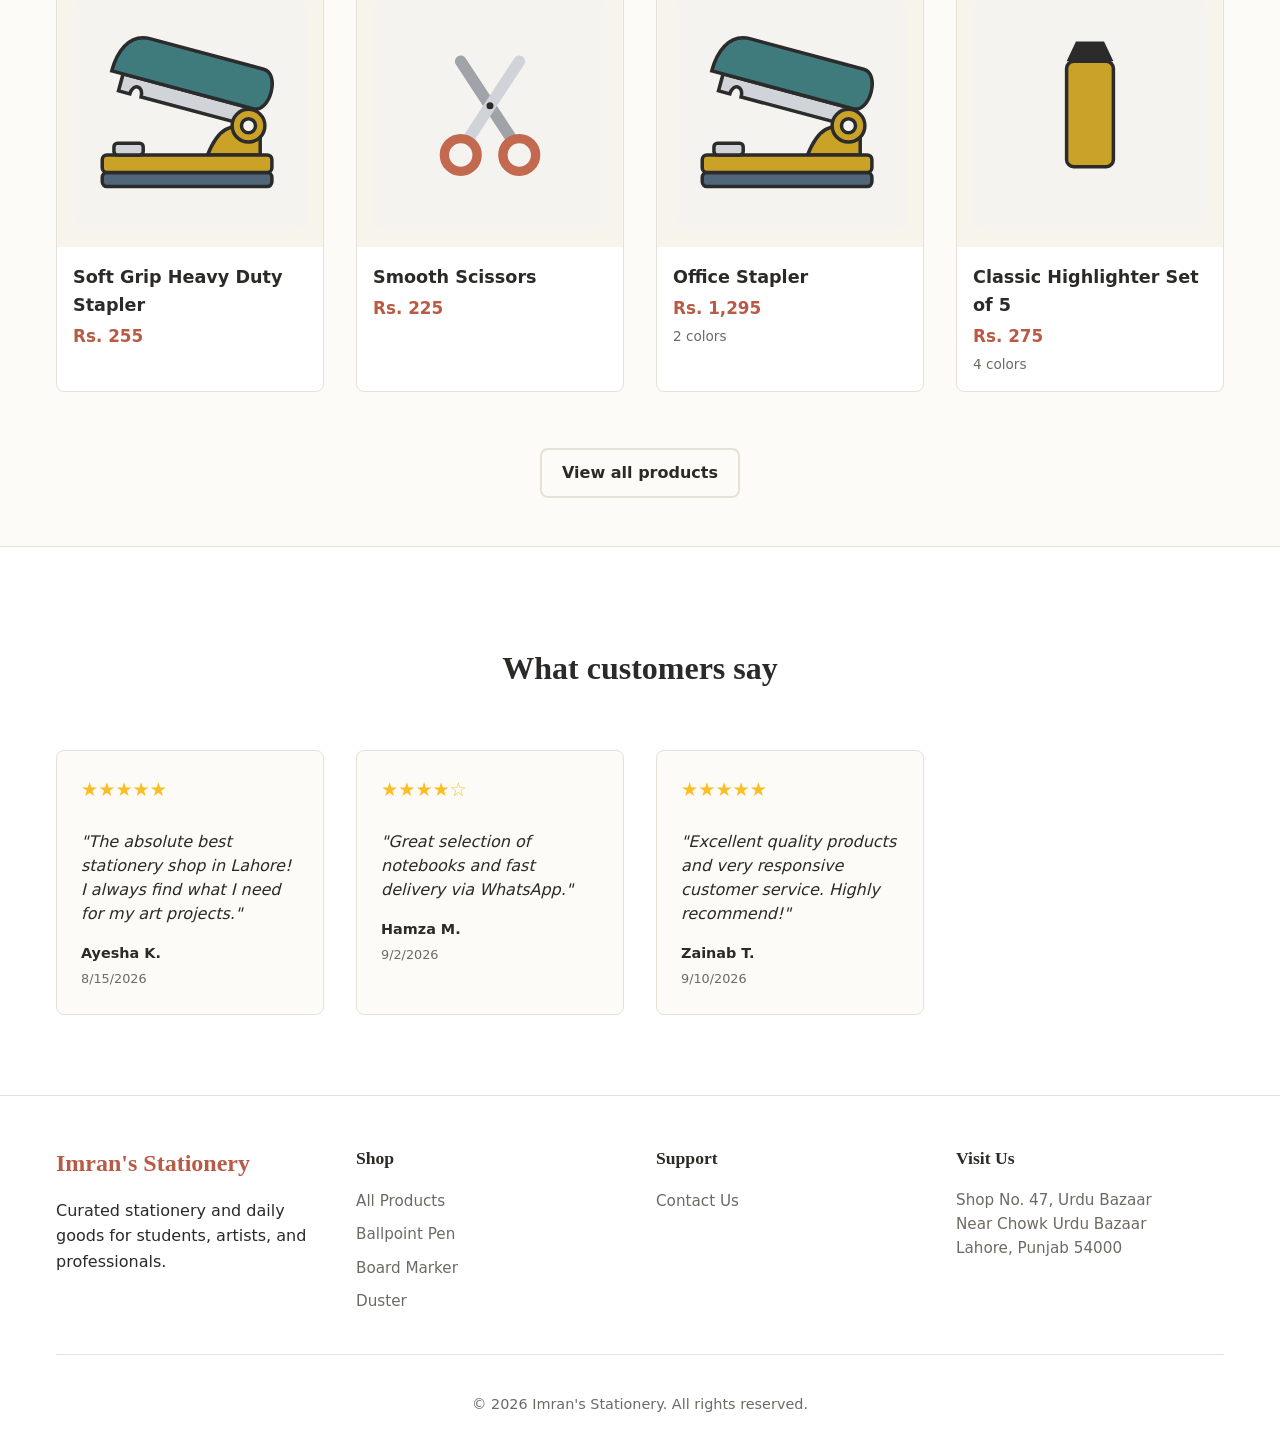
==== commit e63cbbb4: "chore: bump cache version to v7 for live users" ====
--- a/index.html
+++ b/index.html
@@ -6,9 +6,9 @@
   <meta name="viewport" content="width=device-width, initial-scale=1.0" />
   <meta name="description" content="Imran's Stationery - Quality school and office supplies in Urdu Bazaar, Lahore." />
   <title>Imran's Stationery - Urdu Bazaar, Lahore</title>
-  <link rel="stylesheet" href="css/style.css?v=6" />
+  <link rel="stylesheet" href="css/style.css?v=7" />
   <link rel="icon" href="images/placeholder.svg" />
-  <script src="js/config.js?v=6"></script>
+  <script src="js/config.js?v=7"></script>
     <meta property="og:title" content="Imran's Stationery - Quality school and office supplies in Urdu Bazaar, Lahore" />
   <meta property="og:description" content="Explore our curated collection of fine stationery, notebooks, pens, and everyday tools. Fast delivery via WhatsApp." />
   <meta property="og:image" content="images/og-image.jpg" />
@@ -73,7 +73,7 @@
   <div id="layout-footer"></div>
   <div id="layout-cart"></div>
 
-  <script src="js/layout.js?v=6"></script>
+  <script src="js/layout.js?v=7"></script>
   <!-- Home specific script to load categories and featured products -->
   <script>
     document.addEventListener("DOMContentLoaded", async function() {
@@ -128,7 +128,7 @@
         });
 
         // Build Homepage Reviews
-        fetch('./data/reviews.json?v=6')
+        fetch('./data/reviews.json?v=7')
           .then(r => r.ok ? r.json() : [])
           .then(reviews => {
             const generalReviews = reviews.filter(r => !r.productId).slice(0, 3);
@@ -160,7 +160,7 @@
       }
     });
   </script>
-  <script src="js/cart.js?v=6"></script>
+  <script src="js/cart.js?v=7"></script>
 </body>
 </html>
 
--- a/css/style.css
+++ b/css/style.css
@@ -112,14 +112,14 @@
 
 .card-action:hover {
   background: var(--color-primary);
-  color: #fff;
+  color: var(--color-bg);
   border-color: var(--color-primary);
 }
 
 /* --- Header Layout --- */
 .announcement-bar {
   background-color: var(--color-primary);
-  color: #fff;
+  color: var(--color-bg);
   text-align: center;
   padding: var(--sp-xs) var(--sp-md);
   font-size: 0.85rem;
@@ -209,12 +209,8 @@
   gap: var(--sp-lg);
 }
 .nav-menu li { display: flex; align-items: center; }
-.nav-menu li:not(:last-child)::after {
-  content: '\2022';
-  margin-left: var(--sp-lg);
-  color: var(--color-border);
-  font-size: 0.8rem;
-}
+.nav-menu li::after { content: '\2022'; margin-left: var(--sp-lg); color: var(--color-border); }
+.nav-menu li:first-child::before { content: '\2022'; margin-right: var(--sp-lg); color: var(--color-border); }
 .nav-link {
   display: block; padding: var(--sp-sm) 0;
   font-size: 0.95rem; font-weight: 600;
@@ -236,7 +232,7 @@
   .header-nav.open { display: block; }
   .nav-menu { flex-direction: column; gap: 0; }
   .nav-menu li { width: 100%; border-bottom: 1px solid var(--color-border); }
-  .nav-menu li:not(:last-child)::after { display: none; }
+  .nav-menu li::after, .nav-menu li:first-child::before { display: none; }
   .nav-link { padding: var(--sp-md); }
 }
 
@@ -250,7 +246,7 @@
 .hero-image-slot { display: none; }
 .hero-content h1 { font-size: 2.5rem; margin-bottom: var(--sp-md); color: var(--color-primary); }
 .hero-content p { font-size: 1.1rem; color: var(--color-muted); margin-bottom: var(--sp-lg); max-width: 600px; margin-inline: auto; }
-.btn-hero { background-color: var(--color-primary); color: #fff; padding: 12px 30px; font-size: 1.1rem; }
+.btn-hero { background-color: var(--color-primary); color: var(--color-bg); padding: 12px 30px; font-size: 1.1rem; }
 
 /* --- Product Cards --- */
 .products-grid {
@@ -370,7 +366,7 @@
 .catalog-tools input { flex-grow: 1; min-width: 200px; }
 .catalog-count { color: var(--color-muted); font-size: 0.9rem; margin-bottom: var(--sp-md); }
 .catalog-more { display: block; margin: var(--sp-xl) auto; padding: 10px 30px; font-weight: 600; border: 2px solid var(--color-primary); background: transparent; color: var(--color-primary); border-radius: var(--radius); transition: all var(--transition); }
-.catalog-more:hover { background: var(--color-primary); color: #fff; }
+.catalog-more:hover { background: var(--color-primary); color: var(--color-bg); }
 
 .qv { border: none; padding: 0; position: relative; border-radius: var(--radius-lg); background: var(--color-surface); color: var(--color-text); max-width: 800px; width: 95%; max-height: 90vh; overflow-y: auto; box-shadow: 0 10px 30px rgba(0,0,0,0.2); }
 .qv::backdrop { background: rgba(0,0,0,0.6); }
@@ -399,13 +395,8 @@
 .review-item strong { color: var(--color-primary); }
 .review-item small { color: var(--color-muted); margin-left: 8px; }
 .review-item p { margin: 8px 0 0 0; }
-.qv-review-form { display: flex; flex-direction: column; gap: 12px; background: var(--img-bg); padding: var(--sp-lg); border-radius: var(--radius); margin-top: var(--sp-lg); }
-.qv-review-form h4 { margin: 0 0 4px 0; font-size: 1.1rem; }
-.qv-review-form input, .qv-review-form select, .qv-review-form textarea { padding: 10px; border: 1px solid var(--color-border); border-radius: var(--radius); font-family: inherit; background: var(--color-surface); color: inherit; }
-.qv-review-form textarea { resize: vertical; min-height: 80px; }
-
 @media (min-width: 768px) {
-  .qv { display: grid; grid-template-columns: 1fr 1fr; align-items: start; }
+  .qv[open] { display: grid; grid-template-columns: 1fr 1fr; align-items: start; }
   .qv-img { height: 100%; position: sticky; top: 0; border-right: 1px solid var(--color-border); }
 }
 
@@ -474,7 +465,8 @@
   border-top: none;
 }
 [data-design="modern"] .nav-menu { gap: var(--sp-xl); }
-[data-design="modern"] .nav-menu li:not(:last-child)::after { margin-left: var(--sp-xl); }
+[data-design="modern"] .nav-menu li::after { margin-left: var(--sp-xl); }
+[data-design="modern"] .nav-menu li:first-child::before { margin-right: var(--sp-xl); }
 
 [data-design="modern"] .nav-link {
   font-weight: 400;
@@ -686,9 +678,6 @@
 [data-design="modern"] .card-qty-wrap {
   border-radius: 0;
 }
-[data-design="modern"] .qv-review-form {
-  border-radius: 0;
-}
 [data-design="modern"] .review-item {
   border-radius: 0;
 }
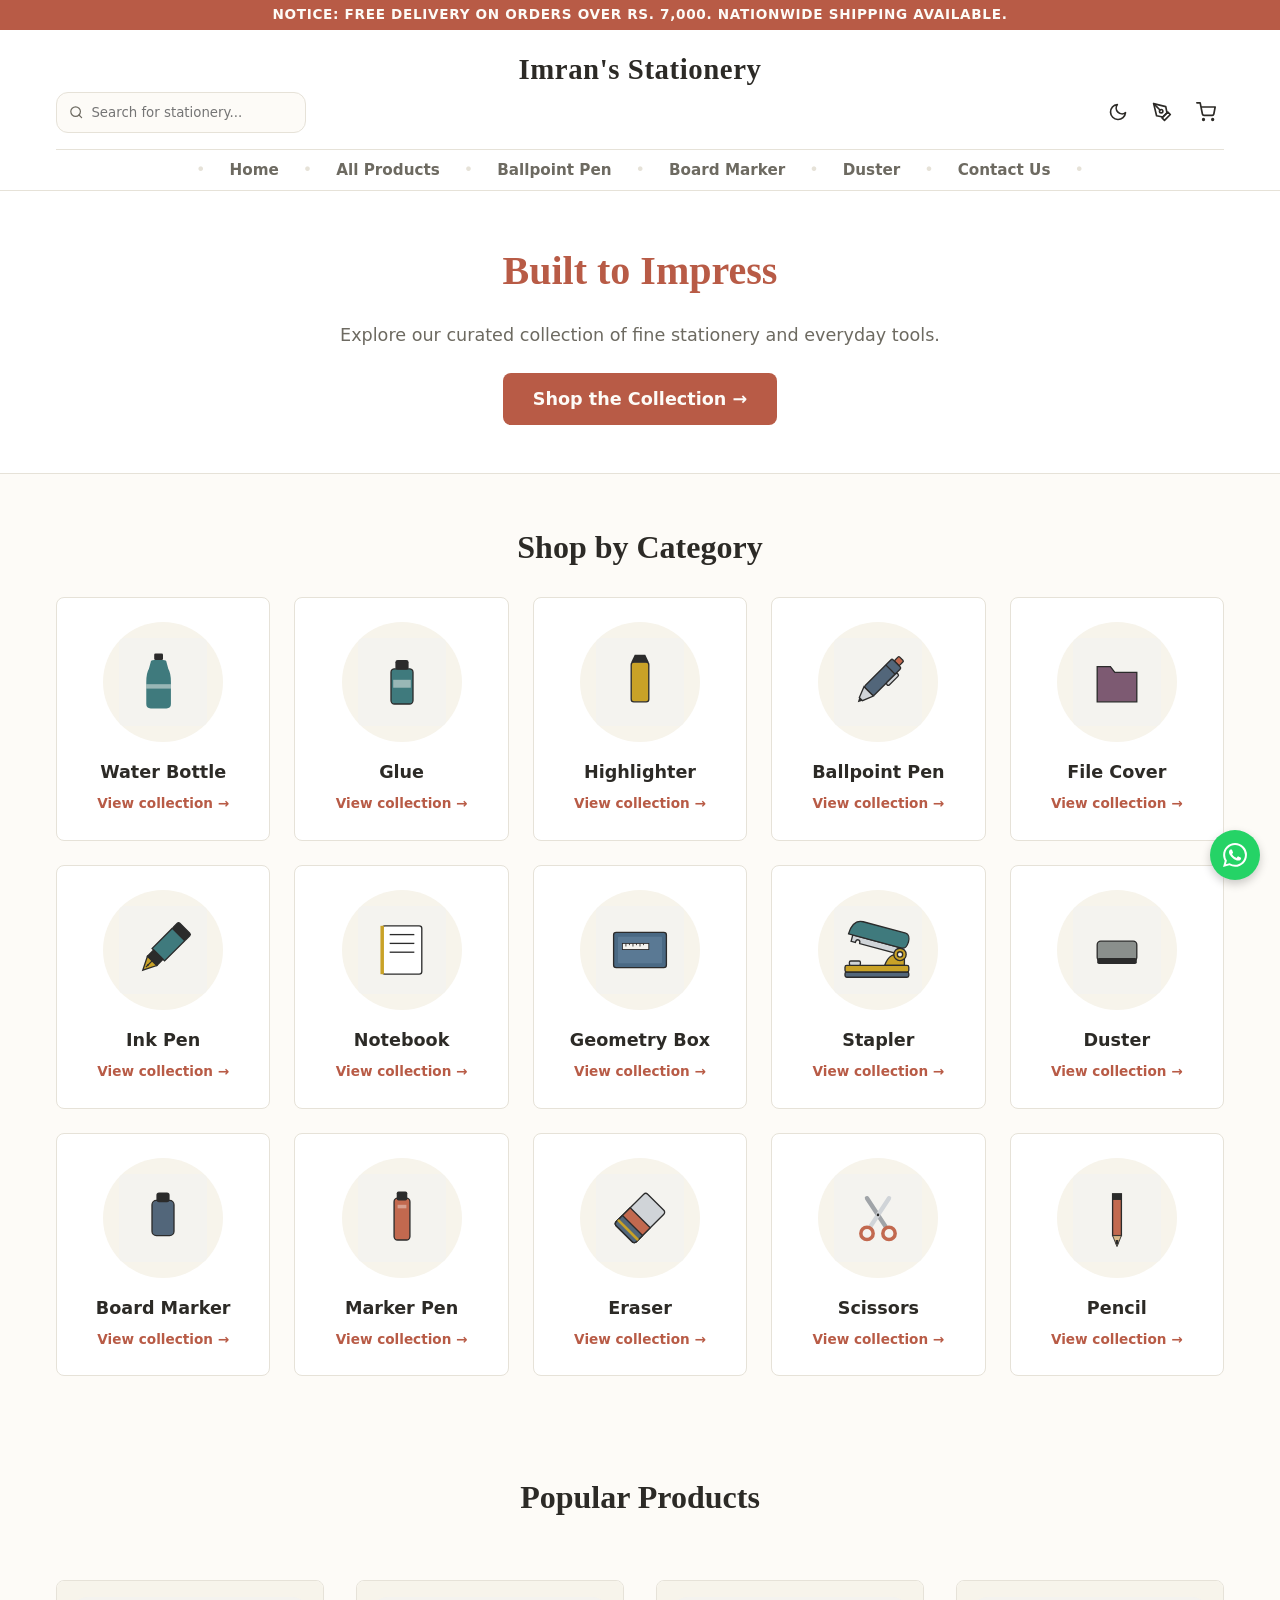
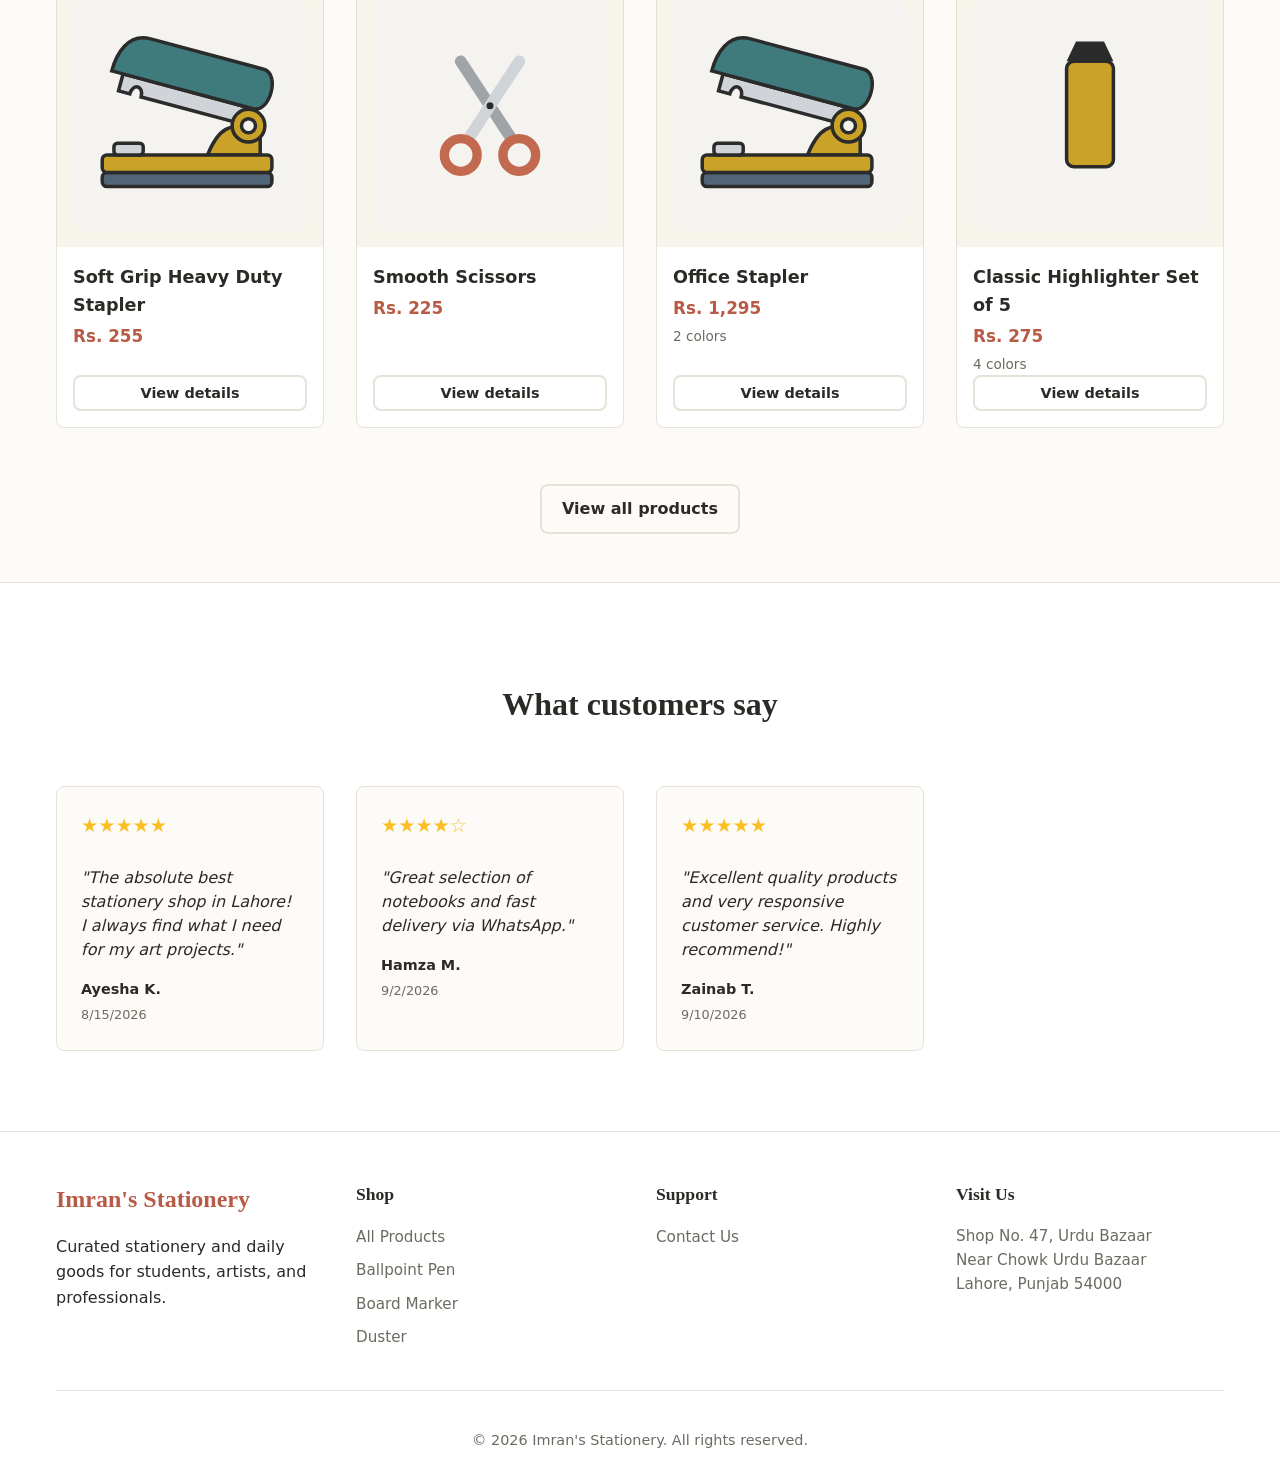
==== commit c3059000: "fix: resolve touch targets, cache busting, and duplicated fetch logic - Make .card-action always vis" ====
--- a/index.html
+++ b/index.html
@@ -116,20 +116,19 @@
           card.innerHTML = `
             <div class="product-img-wrap" onclick="window.location.href='products.html?q=${encodeURIComponent(p.name)}'">
               <img src="${imgUrl}" alt="${p.name}" loading="lazy" onerror="this.src='images/placeholder.svg'" />
-              <button class="card-action" onclick="event.stopPropagation(); window.location.href='products.html?q=${encodeURIComponent(p.name)}'">View details</button>
             </div>
             <div class="product-info">
               <h3 class="product-name">${p.name}</h3>
               <p class="product-price">${priceText}</p>
               ${hasColors ? `<p class="card-meta">${p.variants.length} colors</p>` : ''}
+              <button class="btn btn-outline card-action" onclick="event.stopPropagation(); window.location.href='products.html?q=${encodeURIComponent(p.name)}'">View details</button>
             </div>
           `;
           featuredGrid.appendChild(card);
         });
 
         // Build Homepage Reviews
-        fetch('./data/reviews.json?v=7')
-          .then(r => r.ok ? r.json() : [])
+        window.getReviewsData()
           .then(reviews => {
             const generalReviews = reviews.filter(r => !r.productId).slice(0, 3);
             const reviewGrid = document.getElementById("homepage-reviews-grid");
--- a/css/style.css
+++ b/css/style.css
@@ -89,25 +89,9 @@
 .btn-block { width: 100%; }
 
 .card-action {
-  position: absolute;
-  bottom: var(--sp-md);
-  left: 50%;
-  transform: translateX(-50%);
-  background: var(--color-surface);
-  color: var(--color-text);
-  border: 1px solid var(--color-border);
-  padding: 8px 16px;
-  border-radius: var(--radius);
-  font-size: 0.85rem;
-  font-weight: 600;
-  opacity: 0;
-  transition: all var(--transition);
-  white-space: nowrap;
-  box-shadow: 0 4px 6px rgba(0,0,0,0.1);
-}
-
-.product-img-wrap:hover .card-action {
-  opacity: 1;
+  margin-top: auto;
+  padding: 8px;
+  font-size: 0.9rem;
 }
 
 .card-action:hover {
@@ -370,7 +354,7 @@
 
 .qv { border: none; padding: 0; position: relative; border-radius: var(--radius-lg); background: var(--color-surface); color: var(--color-text); max-width: 800px; width: 95%; max-height: 90vh; overflow-y: auto; box-shadow: 0 10px 30px rgba(0,0,0,0.2); }
 .qv::backdrop { background: rgba(0,0,0,0.6); }
-.qv-close { position: absolute; top: 15px; right: 15px; background: rgba(255,255,255,0.8); border: none; font-size: 1.5rem; width: 32px; height: 32px; border-radius: 50%; cursor: pointer; display: flex; align-items: center; justify-content: center; z-index: 10; color: #333; }
+.qv-close { position: absolute; top: 15px; right: 15px; background: var(--color-surface); border: none; font-size: 1.5rem; width: 32px; height: 32px; border-radius: 50%; cursor: pointer; display: flex; align-items: center; justify-content: center; z-index: 10; color: var(--color-text); }
 .qv-img { width: 100%; height: 350px; object-fit: contain; background: var(--img-bg); }
 .qv-body { padding: var(--sp-xl); }
 .qv-name { font-size: 1.8rem; margin-bottom: 8px; color: var(--color-primary); padding-right: 60px; }
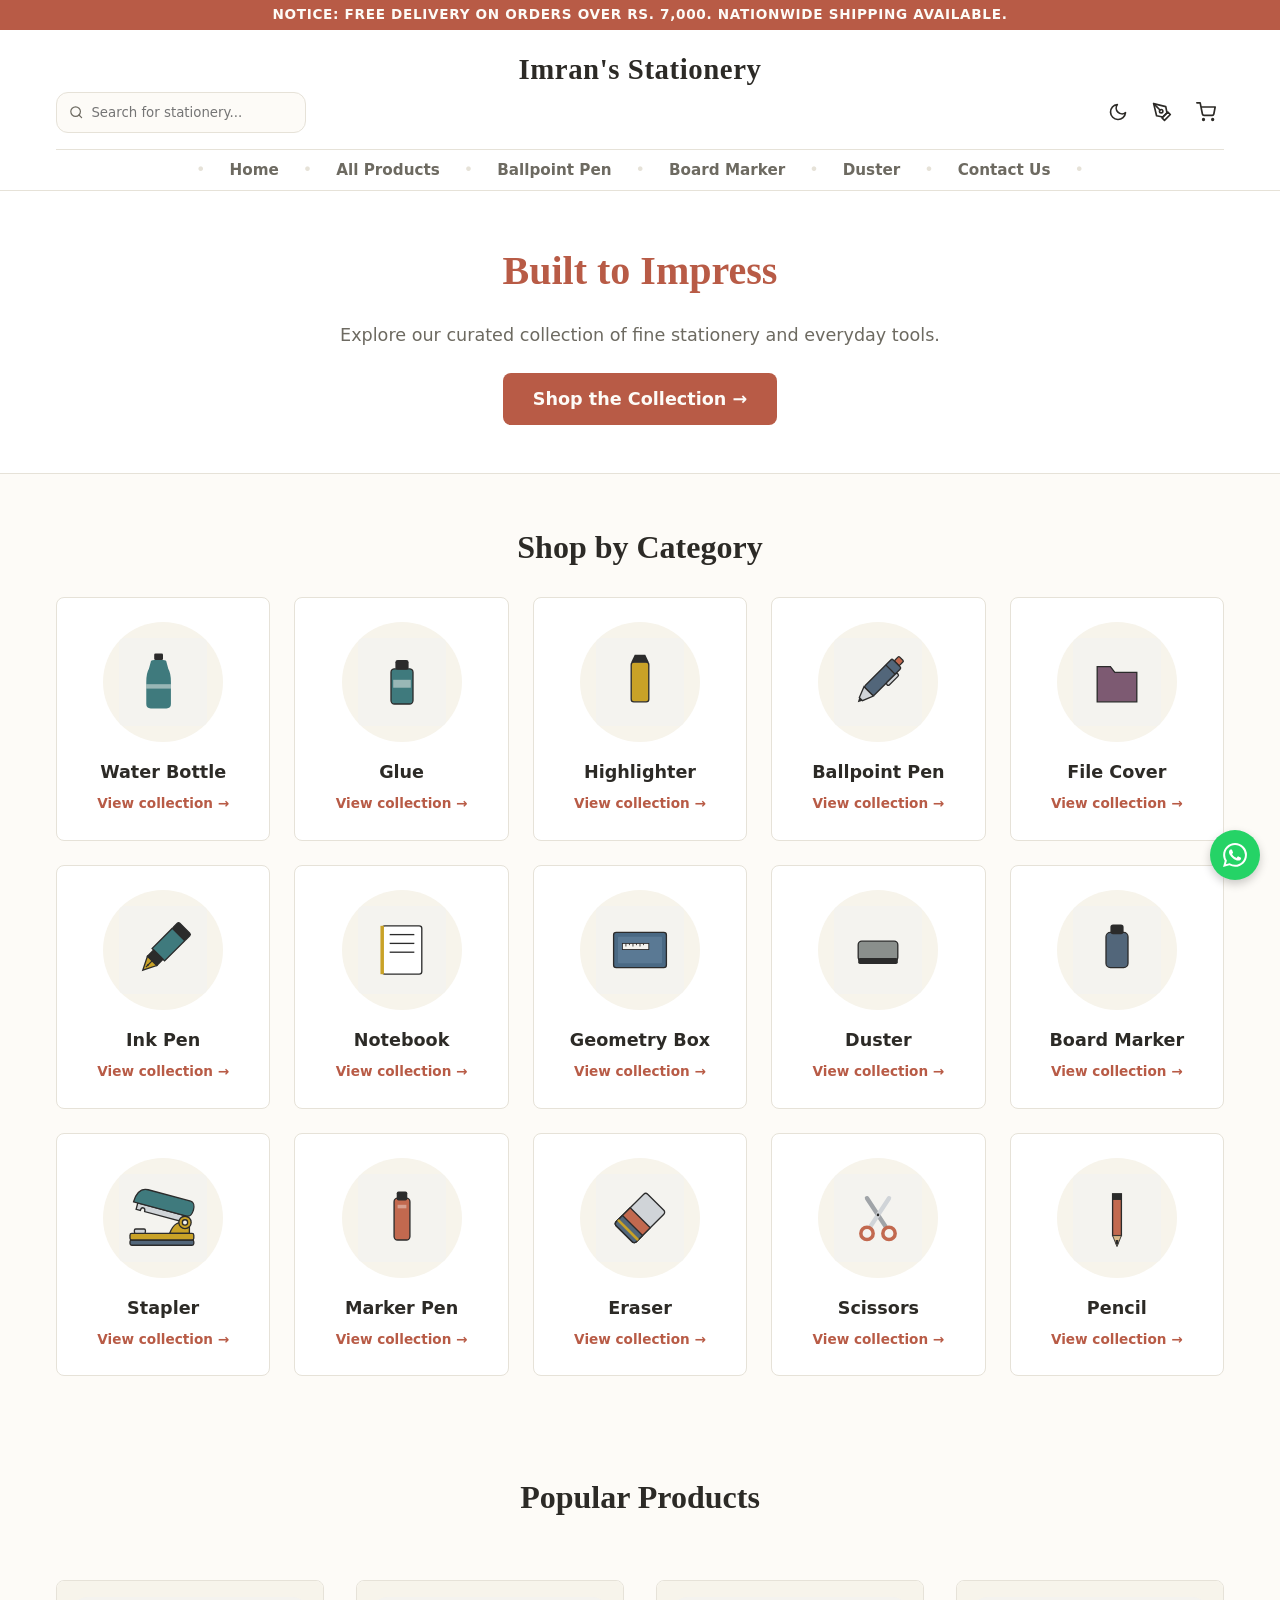
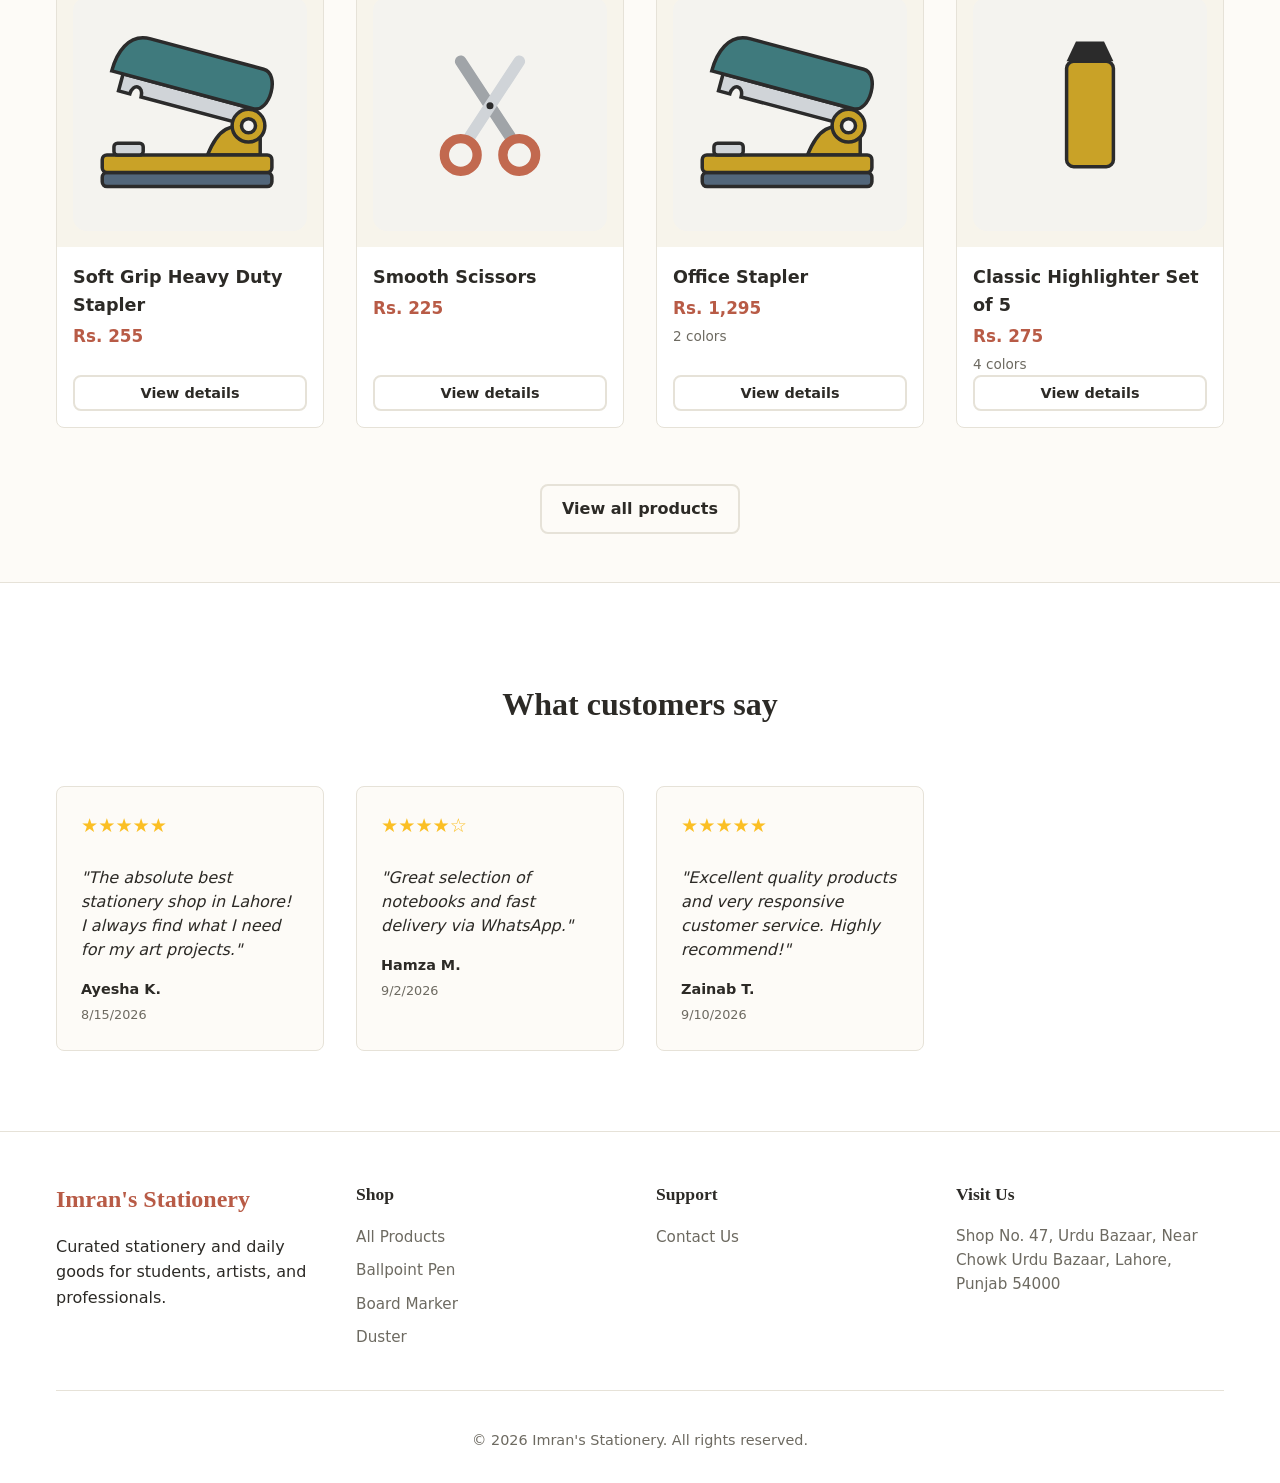
==== commit bc563e04: "feat: add 'Other' custom subject input to contact form" ====
--- a/index.html
+++ b/index.html
@@ -81,11 +81,12 @@
         const products = await window.getProductsData();
         
         // Build Category Tiles
-        const cats = Array.from(new Set(products.map(p => p.category))).filter(Boolean);
+        const activeProducts = products.filter(p => p.status !== "discontinued");
+        const cats = Array.from(new Set(activeProducts.map(p => p.category))).filter(Boolean);
         const catGrid = document.getElementById("category-tiles");
         cats.forEach(cat => {
           // Find first product in this category to use as the category image
-          const p = products.find(prod => prod.category === cat);
+          const p = activeProducts.find(prod => prod.category === cat);
           const imgUrl = (p && p.variants && p.variants[0] && p.variants[0].image) || (p && p.image) || "images/placeholder.svg";
           
           const a = document.createElement("a");
